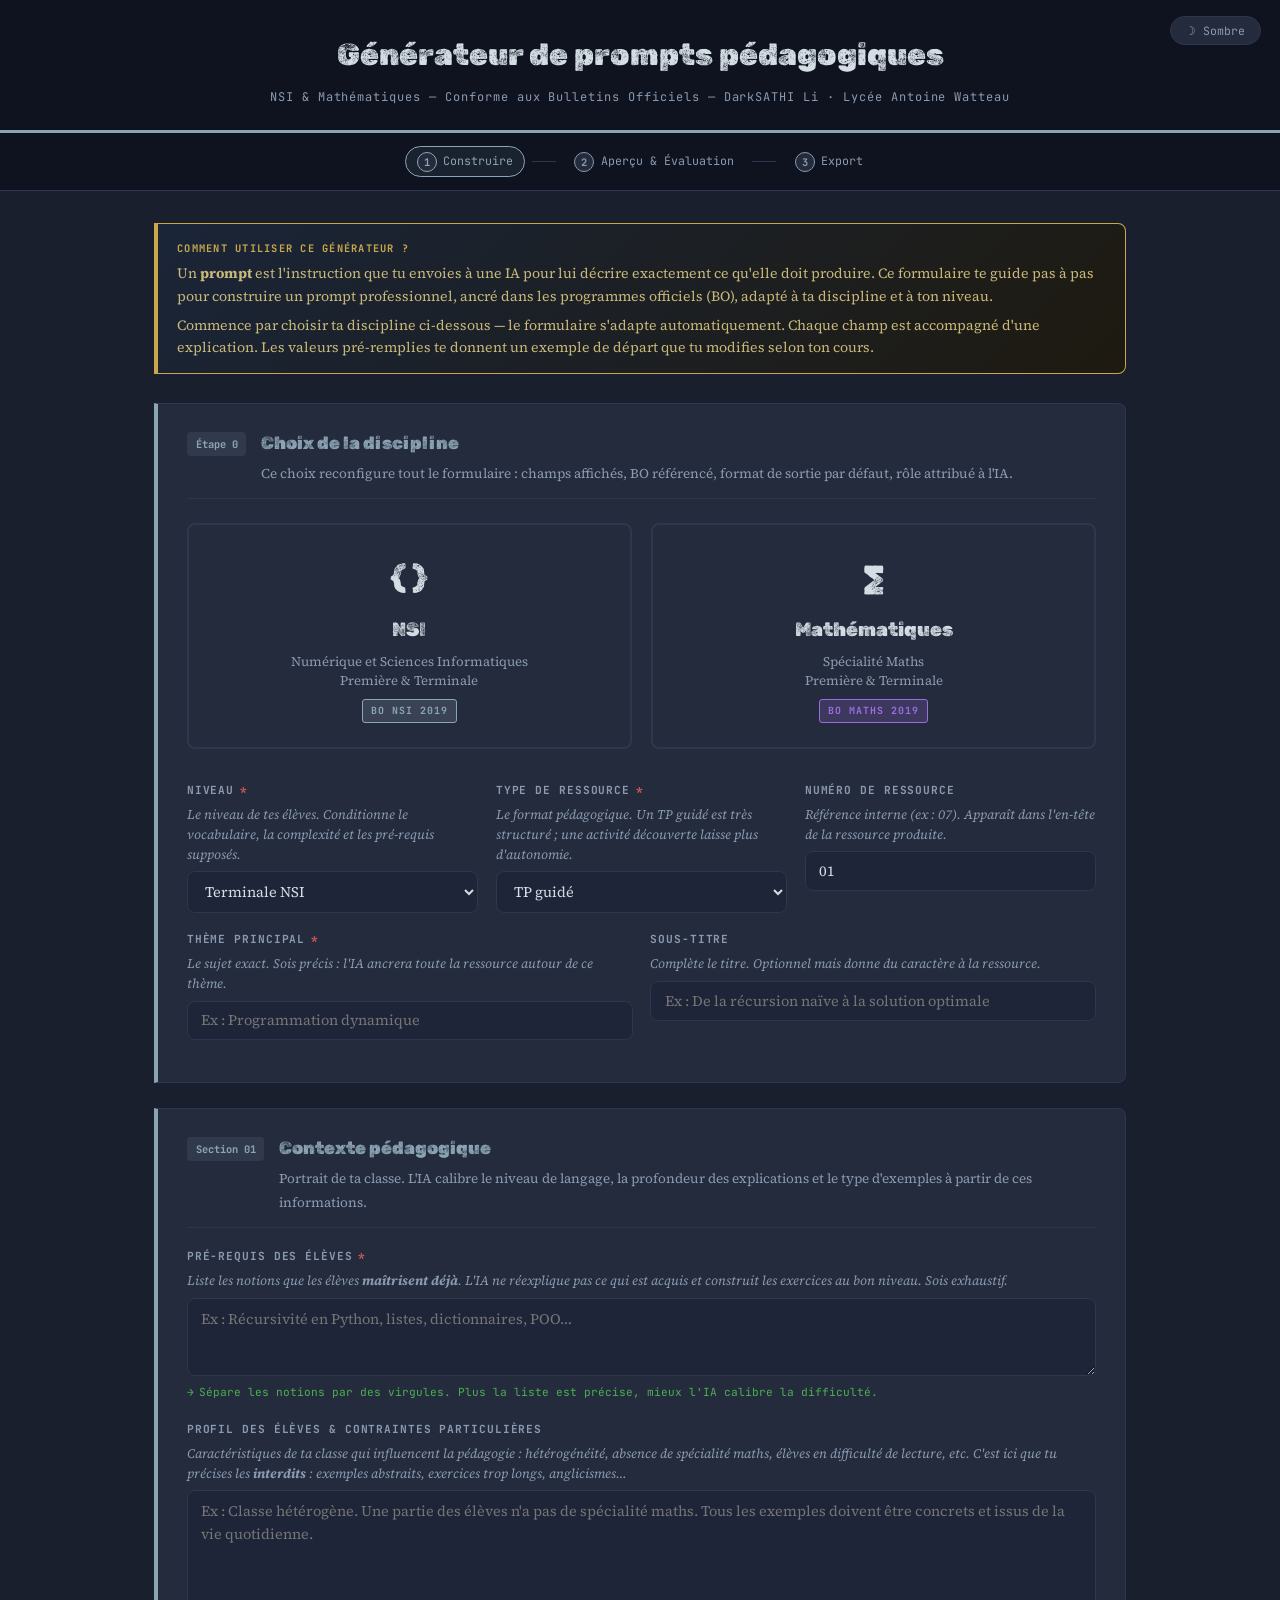
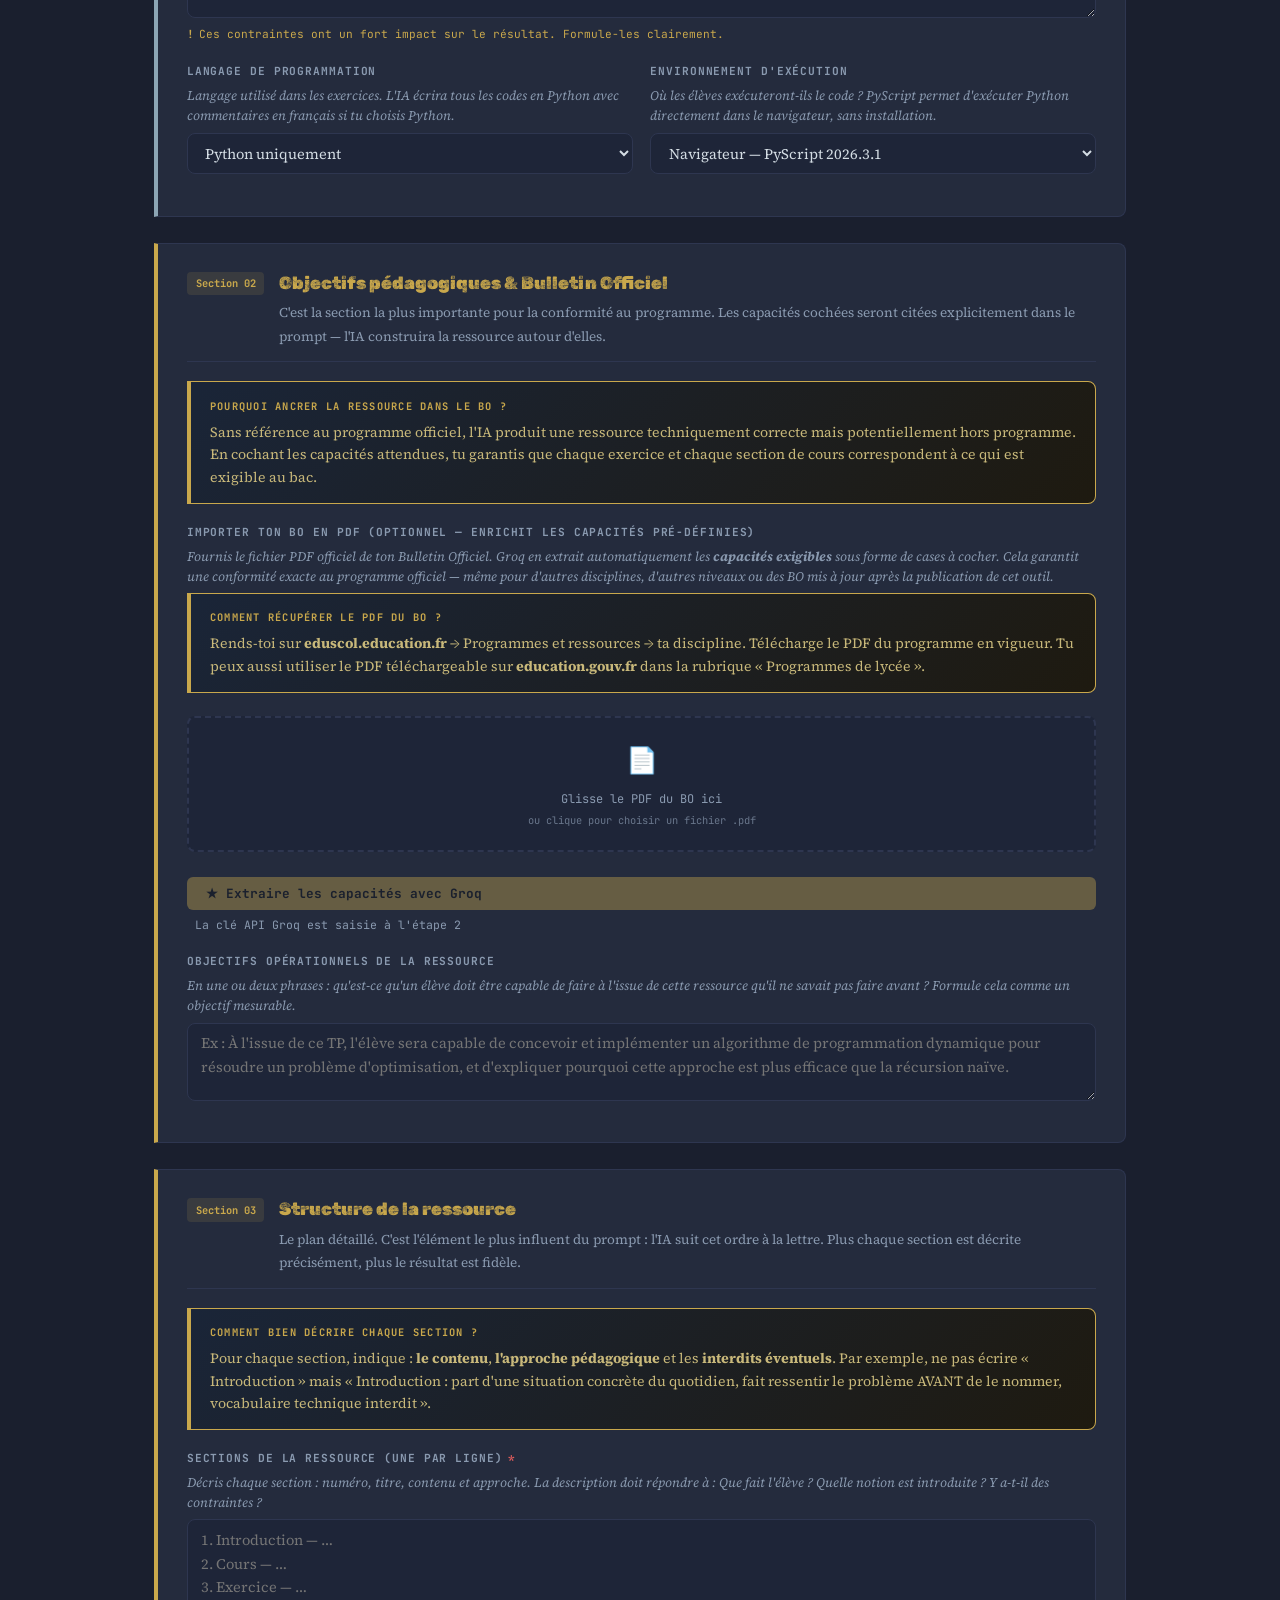
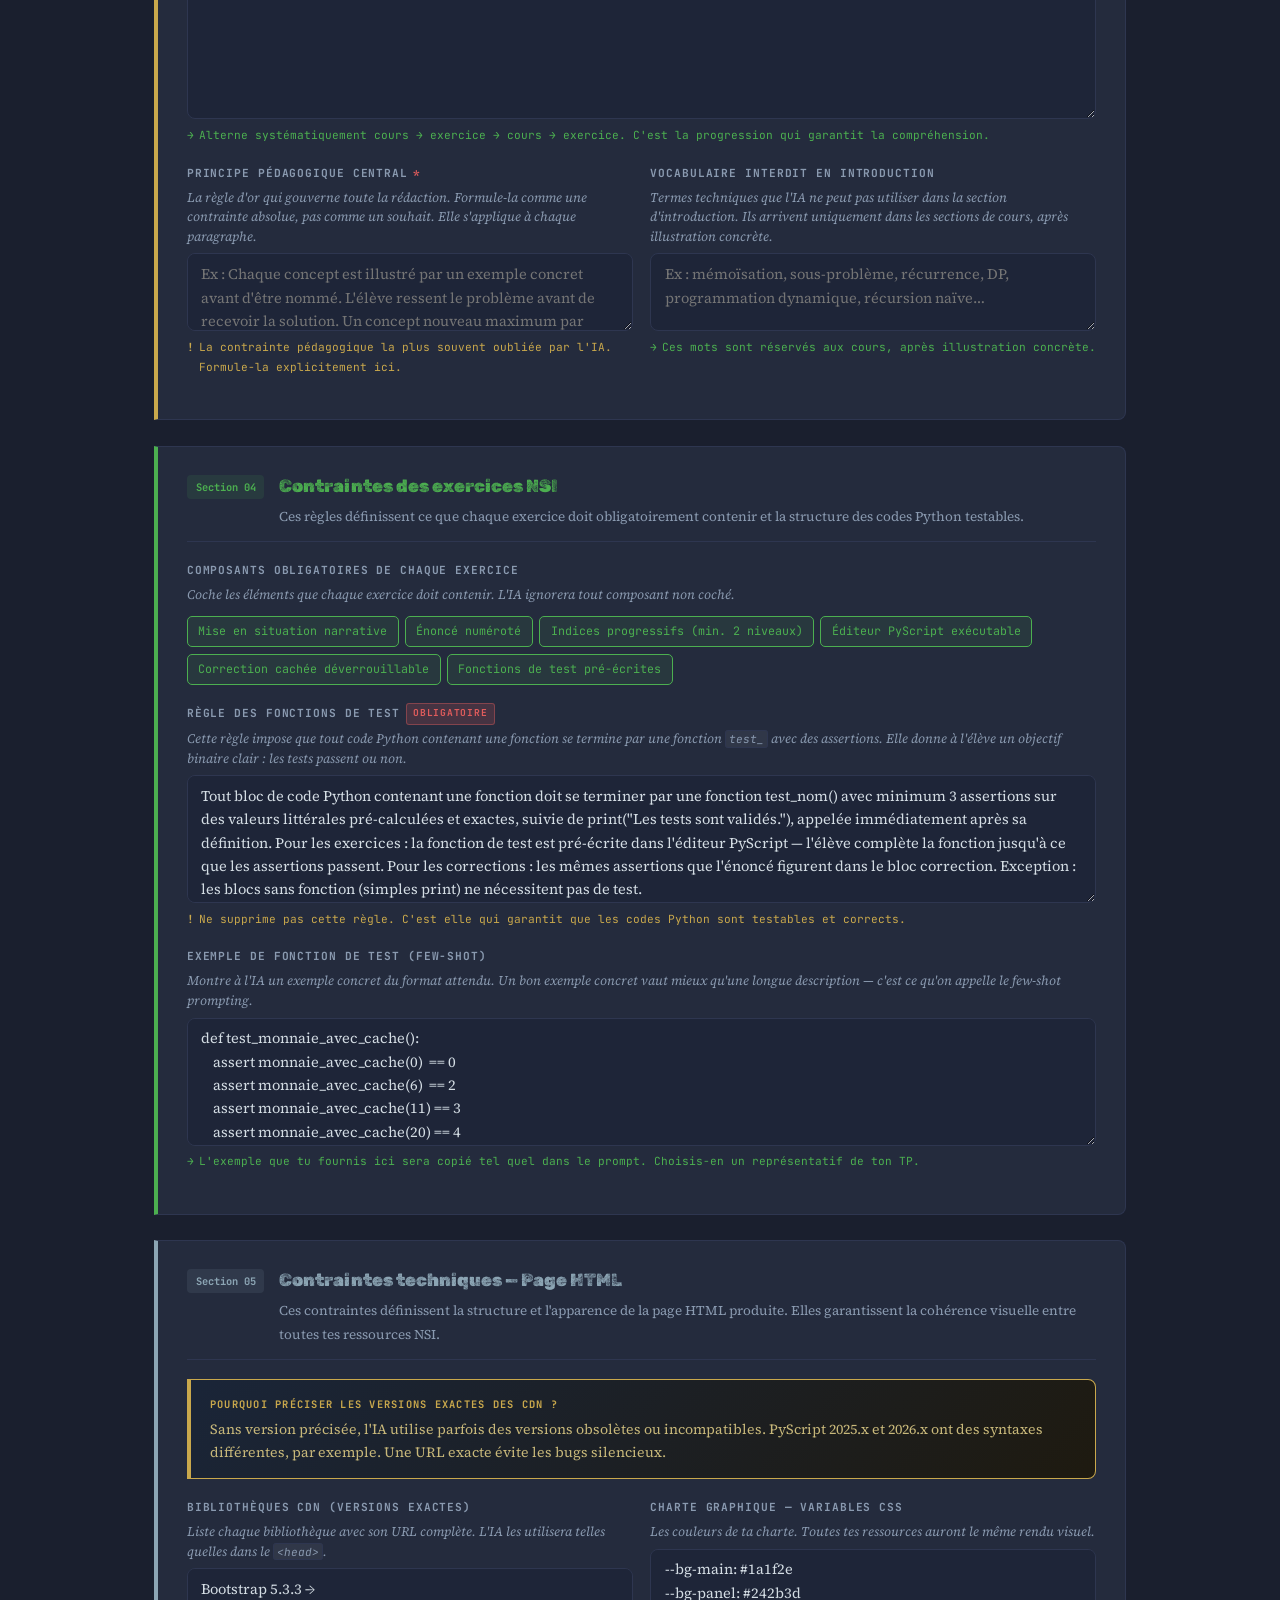
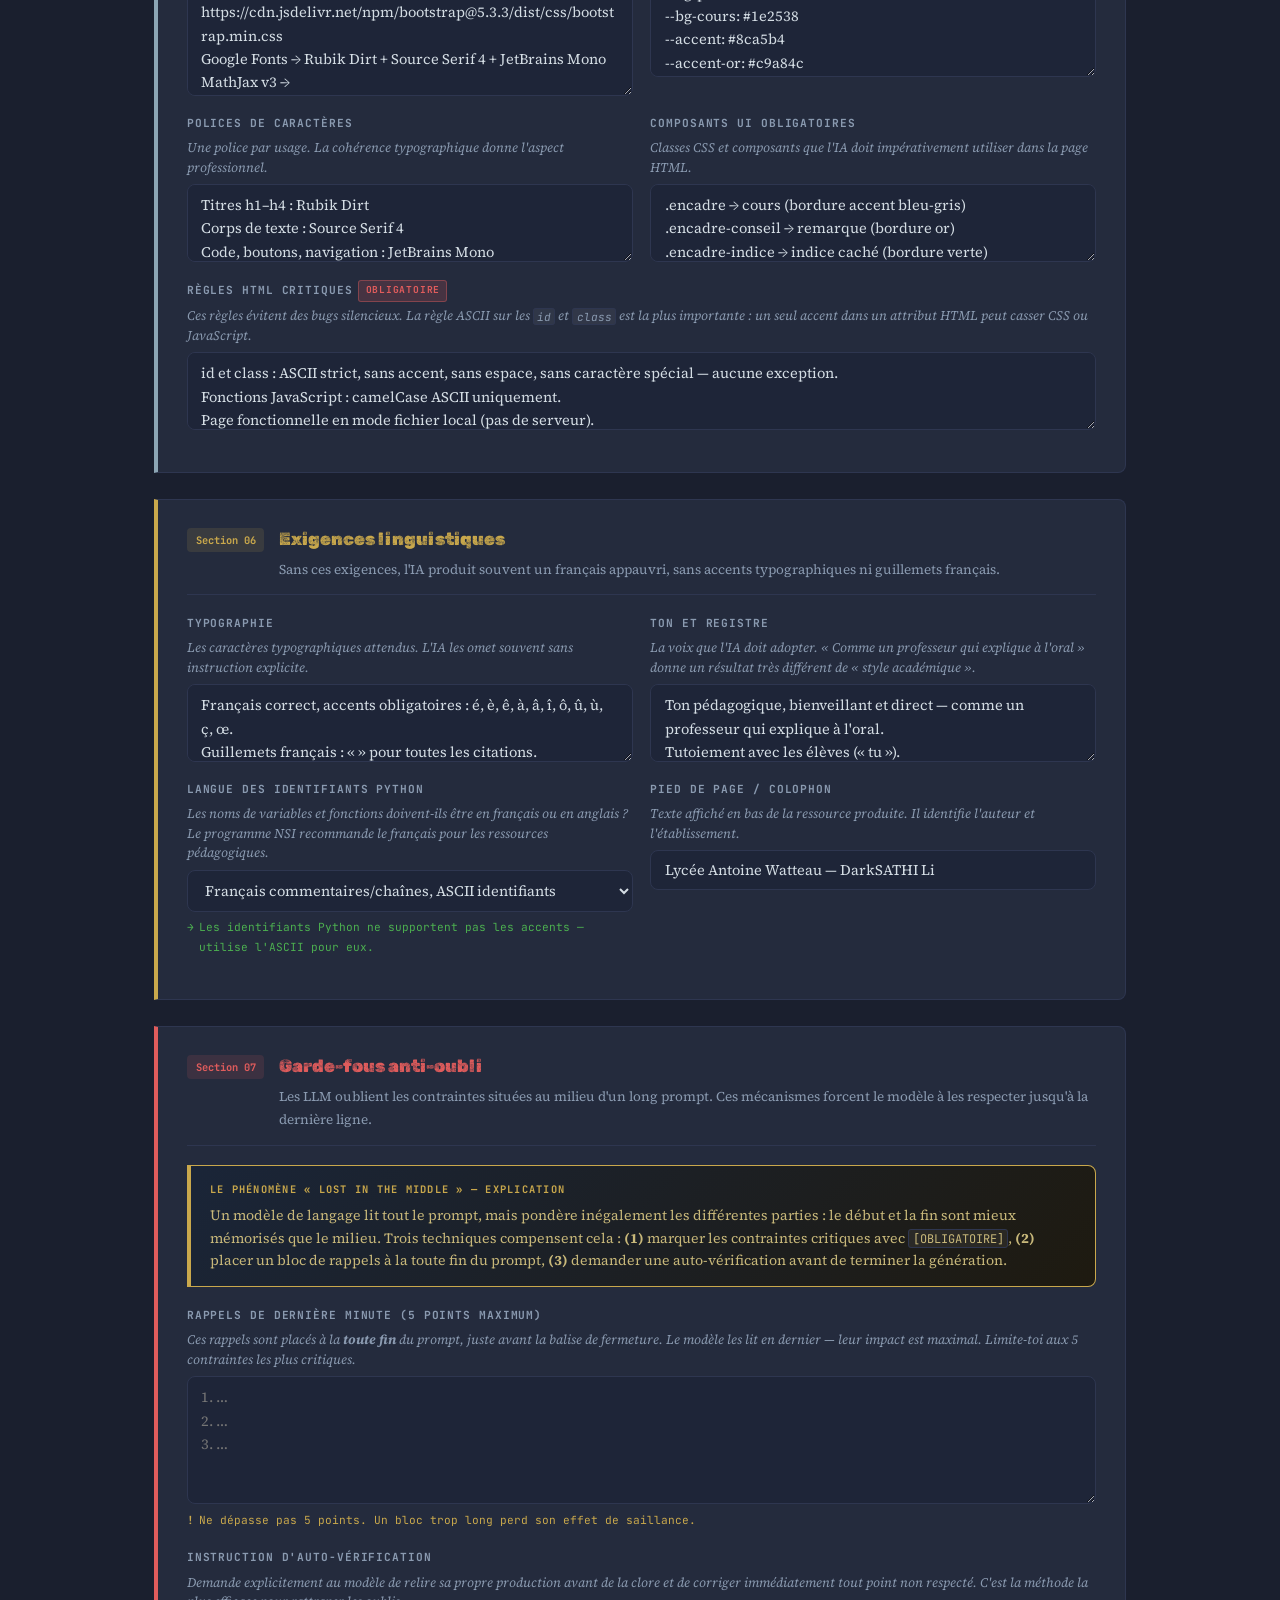
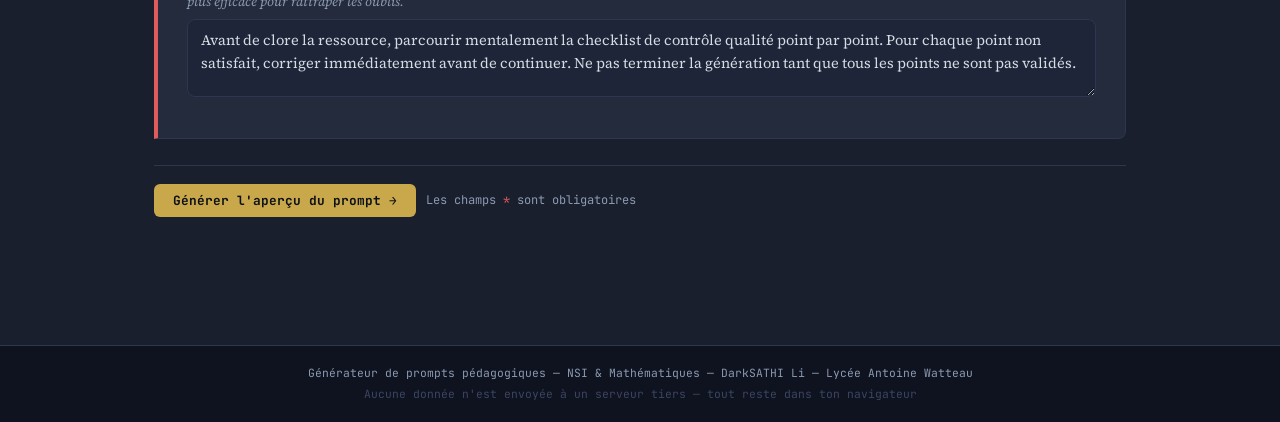
==== generateur-prompts-nsi-maths.html @ f87c04da "Add files via upload" ====
<!DOCTYPE html>
<html lang="fr">
<head>
<meta charset="UTF-8">
<meta name="viewport" content="width=device-width, initial-scale=1.0">
<title>Générateur de prompts pédagogiques — NSI &amp; Mathématiques</title>
<link href="https://fonts.googleapis.com/css2?family=Rubik+Dirt&family=Source+Serif+4:ital,opsz,wght@0,8..60,300;0,8..60,400;0,8..60,600;1,8..60,400&family=JetBrains+Mono:wght@400;500;700&display=swap" rel="stylesheet">
<style>
/* ============================================================
   VARIABLES — THÈME SOMBRE (défaut)
   ============================================================ */
:root {
  --bg:        #1a1f2e;
  --bg-panel:  #242b3d;
  --bg-deep:   #0f1320;
  --bg-field:  #1e2538;
  --border:    #2e3650;
  --radius:    8px;

  --bleu:      #8ca5b4;
  --or:        #c9a84c;
  --vert:      #4caf50;
  --rouge:     #e05c5c;
  --violet:    #9c6de0;

  --t-main:    #d4dde4;
  --t-muted:   #8a9ab0;
  --t-or:      #c8b87a;

  --disc-nsi:  #8ca5b4;
  --disc-math: #9c6de0;

  --encart-bg: linear-gradient(135deg,#1a2538 0%,#1e1a10 100%);
  --encart-txt:#c8b87a;
  --code-bg:   #0d1117;
  --code-txt:  #c9d1d9;
}

/* ============================================================
   THÈME CLAIR — CONFORT ÉCRAN
   ============================================================ */
body.light {
  --bg:        #f7f9fc;
  --bg-panel:  #eef1f7;
  --bg-deep:   #e4e9f2;
  --bg-field:  #ffffff;
  --border:    #c8d3e0;

  --bleu:      #3a7ca5;
  --or:        #a07820;
  --vert:      #2e8b57;
  --rouge:     #c0392b;
  --violet:    #7c4dbd;

  --t-main:    #2c3548;
  --t-muted:   #5a6780;
  --t-or:      #7a5a10;

  --disc-nsi:  #3a7ca5;
  --disc-math: #7c4dbd;

  --encart-bg: linear-gradient(135deg,#fefae8 0%,#fdf6e3 100%);
  --encart-txt:#6b4e10;
  --code-bg:   #f0f4f8;
  --code-txt:  #2c3548;
}

*, *::before, *::after { box-sizing: border-box; margin: 0; padding: 0; }
html { scroll-behavior: smooth; }

body {
  background: var(--bg);
  color: var(--t-main);
  font-family: 'Source Serif 4', Georgia, serif;
  font-size: 1rem;
  line-height: 1.75;
  min-height: 100vh;
}

h1, h2, h3{
    font-weight: lighter;
}

/* ============================================================
   HEADER
   ============================================================ */
.app-header {
  background: var(--bg-deep);
  border-bottom: 3px solid var(--bleu);
  padding: 1.8rem 2rem 1.4rem;
  text-align: center;
  position: relative;
}

.app-header h1 {
  font-family: 'Rubik Dirt', cursive;
  font-size: 1.9rem;
  color: var(--t-main);
  margin-bottom: .3rem;
}

.app-header .sous-titre {
  font-family: 'JetBrains Mono', monospace;
  font-size: .75rem;
  color: var(--t-muted);
  letter-spacing: .08em;
}

/* ============================================================
   STEPPER
   ============================================================ */
.stepper {
  background: var(--bg-deep);
  border-bottom: 1px solid var(--border);
  display: flex;
  justify-content: center;
  align-items: center;
  padding: .8rem 1.5rem;
  gap: .3rem;
  flex-wrap: wrap;
}

.step {
  display: flex;
  align-items: center;
  gap: .4rem;
  font-family: 'JetBrains Mono', monospace;
  font-size: .73rem;
  color: var(--t-muted);
  padding: .28rem .7rem;
  border-radius: 20px;
  border: 1px solid transparent;
  transition: all .25s;
}

.step.active  { color: var(--bleu); background: rgba(140,165,180,.1); border-color: var(--bleu); }
.step.done    { color: var(--vert); }
.step.active.disc-math  { color: var(--violet); background: rgba(156,109,224,.1); border-color: var(--violet); }

.step-n {
  width: 20px; height: 20px; border-radius: 50%;
  background: var(--bg-panel); border: 1px solid currentColor;
  display: flex; align-items: center; justify-content: center;
  font-size: .65rem; font-weight: 700; flex-shrink: 0;
}

.step-sep { width: 24px; height: 1px; background: var(--border); margin: 0 .1rem; }

/* ============================================================
   LAYOUT
   ============================================================ */
.wrap { max-width: 1020px; margin: 0 auto; padding: 2rem 1.5rem 5rem; }
.page { display: none; }
.page.active { display: block; }

/* ============================================================
   SÉLECTEUR DE DISCIPLINE
   ============================================================ */
.disc-selector {
  display: grid;
  grid-template-columns: 1fr 1fr;
  gap: 1.2rem;
  margin: 1.5rem 0 2rem;
}

.disc-card {
  background: var(--bg-panel);
  border: 2px solid var(--border);
  border-radius: var(--radius);
  padding: 1.5rem 1.8rem;
  cursor: pointer;
  transition: all .25s;
  text-align: center;
  user-select: none;
}

.disc-card:hover { border-color: var(--t-muted); }
.disc-card.selected-nsi   { border-color: var(--disc-nsi);  background: rgba(140,165,180,.07); }
.disc-card.selected-math  { border-color: var(--disc-math); background: rgba(156,109,224,.07); }

.disc-card .disc-icon {
  font-family: 'Rubik Dirt', cursive;
  font-size: 2rem;
  display: block;
  margin-bottom: .5rem;
}

.disc-card.selected-nsi  .disc-icon { color: var(--disc-nsi); }
.disc-card.selected-math .disc-icon { color: var(--disc-math); }

.disc-card h3 {
  font-family: 'Rubik Dirt', cursive;
  font-size: 1.2rem;
  color: var(--t-main);
  margin-bottom: .3rem;
}

.disc-card p {
  font-size: .82rem;
  color: var(--t-muted);
  margin: 0;
  line-height: 1.5;
}

.disc-badge {
  display: inline-block;
  font-family: 'JetBrains Mono', monospace;
  font-size: .62rem;
  font-weight: 700;
  text-transform: uppercase;
  letter-spacing: .1em;
  padding: .15rem .5rem;
  border-radius: 3px;
  margin-top: .5rem;
}

.disc-badge-nsi  { background: rgba(140,165,180,.2); color: var(--disc-nsi);  border: 1px solid var(--disc-nsi); }
.disc-badge-math { background: rgba(156,109,224,.2); color: var(--disc-math); border: 1px solid var(--disc-math); }

/* ============================================================
   SECTIONS DU FORMULAIRE
   ============================================================ */
.fsec {
  background: var(--bg-panel);
  border: 1px solid var(--border);
  border-left: 4px solid var(--bleu);
  border-radius: 0 var(--radius) var(--radius) 0;
  padding: 1.5rem 1.8rem;
  margin-bottom: 1.6rem;
}

.fsec.s-or     { border-left-color: var(--or); }
.fsec.s-vert   { border-left-color: var(--vert); }
.fsec.s-rouge  { border-left-color: var(--rouge); }
.fsec.s-violet { border-left-color: var(--violet); }

.fsec-head {
  display: flex;
  align-items: flex-start;
  gap: .9rem;
  padding-bottom: .8rem;
  border-bottom: 1px solid var(--border);
  margin-bottom: 1.2rem;
}

.fsec-badge {
  font-family: 'JetBrains Mono', monospace;
  font-size: .65rem;
  font-weight: 700;
  padding: .18rem .55rem;
  border-radius: 4px;
  white-space: nowrap;
  flex-shrink: 0;
  margin-top: .25rem;
  background: rgba(140,165,180,.12);
  color: var(--bleu);
}

.fsec.s-or .fsec-badge    { background: rgba(201,168,76,.12); color: var(--or); }
.fsec.s-vert .fsec-badge  { background: rgba(76,175,80,.12);  color: var(--vert); }
.fsec.s-rouge .fsec-badge { background: rgba(224,92,92,.12);  color: var(--rouge); }
.fsec.s-violet .fsec-badge{ background: rgba(156,109,224,.12);color: var(--violet); }

.fsec-titre h2 {
  font-family: 'Rubik Dirt', cursive;
  font-size: 1.1rem;
  color: var(--bleu);
  margin-bottom: .2rem;
}

.fsec.s-or .fsec-titre h2     { color: var(--or); }
.fsec.s-vert .fsec-titre h2   { color: var(--vert); }
.fsec.s-rouge .fsec-titre h2  { color: var(--rouge); }
.fsec.s-violet .fsec-titre h2 { color: var(--violet); }

.fsec-desc { font-size: .84rem; color: var(--t-muted); margin: 0; }

/* ============================================================
   ENCART PÉDAGOGIQUE
   ============================================================ */
.encart {
  background: var(--encart-bg);
  border: 1px solid var(--or);
  border-left: 4px solid var(--or);
  border-radius: 0 var(--radius) var(--radius) 0;
  padding: .9rem 1.2rem;
  margin: 0 0 1.2rem;
}

.encart-titre {
  font-family: 'JetBrains Mono', monospace;
  font-size: .65rem;
  text-transform: uppercase;
  letter-spacing: .12em;
  color: var(--or);
  font-weight: 700;
  display: block;
  margin-bottom: .35rem;
}

.encart p { font-size: .88rem; color: var(--encart-txt); margin: 0; line-height: 1.6; }
.encart p + p { margin-top: .4rem; }

/* ============================================================
   CHAMPS
   ============================================================ */
.frow { display: grid; gap: 1.1rem; margin-bottom: 1.1rem; }
.frow.c2 { grid-template-columns: 1fr 1fr; }
.frow.c3 { grid-template-columns: 1fr 1fr 1fr; }

@media (max-width: 680px) {
  .frow.c2, .frow.c3 { grid-template-columns: 1fr; }
  .disc-selector { grid-template-columns: 1fr; }
}

.field { display: flex; flex-direction: column; gap: .28rem; }

.field > label {
  font-family: 'JetBrains Mono', monospace;
  font-size: .7rem;
  font-weight: 700;
  text-transform: uppercase;
  letter-spacing: .08em;
  color: var(--t-muted);
  display: flex;
  align-items: center;
  gap: .35rem;
  flex-wrap: wrap;
}

.req { color: var(--rouge); }

.expl {
  font-size: .82rem;
  color: var(--t-muted);
  font-style: italic;
  line-height: 1.5;
  margin-bottom: .15rem;
}

input[type="text"],
input[type="password"],
select,
textarea {
  background: var(--bg-field);
  border: 1px solid var(--border);
  border-radius: var(--radius);
  color: var(--t-main);
  font-family: 'Source Serif 4', serif;
  font-size: .91rem;
  padding: .55rem .85rem;
  width: 100%;
  transition: border-color .18s, box-shadow .18s;
  resize: vertical;
}

input[type="text"]:focus,
input[type="password"]:focus,
select:focus,
textarea:focus {
  outline: none;
  border-color: var(--bleu);
  box-shadow: 0 0 0 3px rgba(140,165,180,.1);
}

input[type="password"] {
  font-family: 'JetBrains Mono', monospace;
  font-size: .84rem;
  letter-spacing: .05em;
}

select { cursor: pointer; }
select option { background: var(--bg-panel); }
textarea       { min-height: 78px; line-height: 1.6; }
textarea.tall  { min-height: 128px; }
textarea.xtall { min-height: 200px; }

.note-verte { font-family: 'JetBrains Mono',monospace; font-size:.7rem; color:var(--vert); margin-top:.15rem; display:flex; align-items:flex-start; gap:.3rem; }
.note-verte::before { content:'→'; flex-shrink:0; }
.note-or    { font-family: 'JetBrains Mono',monospace; font-size:.7rem; color:var(--or);   margin-top:.15rem; display:flex; align-items:flex-start; gap:.3rem; }
.note-or::before    { content:'!'; flex-shrink:0; font-weight:700; }

/* ============================================================
   TAGS (checkboxes stylisées)
   ============================================================ */
.tags { display: flex; flex-wrap: wrap; gap: .4rem; margin-top: .25rem; }

.tag {
  font-family: 'JetBrains Mono', monospace;
  font-size: .73rem;
  background: var(--bg-field);
  border: 1px solid var(--border);
  border-radius: 5px;
  padding: .28rem .65rem;
  cursor: pointer;
  user-select: none;
  transition: all .16s;
  color: var(--t-muted);
  display: flex;
  align-items: center;
  gap: .3rem;
}

.tag input[type="checkbox"] { display: none; }
.tag:has(input:checked) { border-color: var(--vert); background: rgba(76,175,80,.1); color: var(--vert); }

/* BO tags — couleur selon discipline */
.tag.bo-tag:has(input:checked) { border-color: var(--bleu); background: rgba(140,165,180,.1); color: var(--bleu); }
.disc-math .tag.bo-tag:has(input:checked) { border-color: var(--violet); background: rgba(156,109,224,.1); color: var(--violet); }

/* ============================================================
   BADGE OBLIGATOIRE
   ============================================================ */
.oblig {
  font-family: 'JetBrains Mono', monospace;
  font-size: .6rem;
  font-weight: 700;
  text-transform: uppercase;
  letter-spacing: .08em;
  background: rgba(224,92,92,.18);
  color: var(--rouge);
  border: 1px solid rgba(224,92,92,.4);
  border-radius: 3px;
  padding: .1rem .4rem;
}

/* ============================================================
   BOUTONS
   ============================================================ */
.btn, .btn-or, .btn-vert, .btn-rouge, .btn-violet, .btn-ghost {
  font-family: 'JetBrains Mono', monospace;
  font-size: .8rem;
  font-weight: 700;
  border: none;
  border-radius: 6px;
  padding: .5rem 1.2rem;
  cursor: pointer;
  transition: opacity .18s, transform .1s;
  display: inline-flex;
  align-items: center;
  gap: .35rem;
}

.btn        { background: var(--bleu);   color: #0d1117; }
.btn-or     { background: var(--or);     color: #0d1117; }
.btn-vert   { background: var(--vert);   color: #0d1117; }
.btn-rouge  { background: var(--rouge);  color: #fff; }
.btn-violet { background: var(--violet); color: #fff; }
.btn-ghost  { background: transparent; color: var(--t-muted); border: 1px solid var(--border); }

.btn:hover, .btn-or:hover, .btn-vert:hover,
.btn-rouge:hover, .btn-violet:hover { opacity: .83; transform: translateY(-1px); }
.btn-ghost:hover { border-color: var(--bleu); color: var(--t-main); }
.btn:disabled, .btn-or:disabled, .btn-vert:disabled { opacity: .4; cursor: not-allowed; transform: none; }

.btn-row {
  display: flex;
  gap: .6rem;
  flex-wrap: wrap;
  align-items: center;
  margin-top: 1.6rem;
  padding-top: 1.1rem;
  border-top: 1px solid var(--border);
}

/* ============================================================
   PAGE 2 — APERÇU
   ============================================================ */
.apercu {
  background: var(--code-bg);
  border: 1px solid var(--border);
  border-radius: var(--radius);
  padding: 1.2rem 1.5rem;
  font-family: 'JetBrains Mono', monospace;
  font-size: .78rem;
  color: var(--code-txt);
  line-height: 1.75;
  white-space: pre-wrap;
  word-break: break-word;
  max-height: 460px;
  overflow-y: auto;
  margin: .8rem 0;
}

.apercu::-webkit-scrollbar { width: 5px; }
.apercu::-webkit-scrollbar-track { background: var(--code-bg); }
.apercu::-webkit-scrollbar-thumb { background: var(--border); border-radius: 3px; }

.stats { display: flex; gap: .7rem; flex-wrap: wrap; margin: .5rem 0 1rem; }

.stat {
  background: var(--bg-deep);
  border: 1px solid var(--border);
  border-radius: 6px;
  padding: .4rem .85rem;
  font-family: 'JetBrains Mono', monospace;
}

.stat-v { font-size: 1.2rem; font-weight: 700; color: var(--bleu); display: block; line-height: 1; }
.stat-l { font-size: .63rem; color: var(--t-muted); text-transform: uppercase; letter-spacing: .07em; }

/* Zone API */
.api-zone {
  background: var(--bg-deep);
  border: 1px solid var(--border);
  border-radius: var(--radius);
  padding: 1.1rem 1.4rem;
  margin: 1.1rem 0;
}

.api-zone h3 {
  font-family: 'JetBrains Mono', monospace;
  font-size: .78rem;
  color: var(--t-muted);
  font-weight: 700;
  text-transform: uppercase;
  letter-spacing: .08em;
  margin-bottom: .7rem;
}

.api-row { display: flex; gap: .7rem; align-items: flex-end; flex-wrap: wrap; }
.api-row .field { flex: 1; min-width: 240px; }

.api-st {
  font-family: 'JetBrains Mono', monospace;
  font-size: .72rem;
  padding: .28rem .65rem;
  border-radius: 4px;
  white-space: nowrap;
  align-self: flex-end;
}

.api-st.ok   { background: rgba(76,175,80,.13); color: var(--vert); border: 1px solid var(--vert); }
.api-st.ko   { background: rgba(224,92,92,.13); color: var(--rouge); border: 1px solid var(--rouge); }
.api-st.idle { background: rgba(140,165,180,.08); color: var(--t-muted); border: 1px solid var(--border); }

/* Résultats éval */
.eval-crit {
  background: var(--bg-panel);
  border: 1px solid var(--border);
  border-radius: var(--radius);
  padding: .85rem 1.1rem;
  margin-bottom: .55rem;
  display: flex;
  gap: .85rem;
  align-items: flex-start;
}

.eval-note {
  font-family: 'JetBrains Mono', monospace;
  font-size: 1.3rem;
  font-weight: 700;
  min-width: 38px;
  text-align: center;
  flex-shrink: 0;
  line-height: 1.1;
}

.eval-note.n5{color:var(--vert)}.eval-note.n4{color:#9ccc65}
.eval-note.n3{color:var(--or)}.eval-note.n2{color:#ff8a65}.eval-note.n1{color:var(--rouge)}

.eval-corps h4 { font-family:'JetBrains Mono',monospace; font-size:.78rem; font-weight:700; color:var(--t-main); margin-bottom:.2rem; }
.eval-corps p  { font-size:.86rem; color:var(--t-muted); margin:0; }

.eval-global {
  background: var(--bg-field);
  border: 2px solid var(--or);
  border-radius: var(--radius);
  padding: 1rem 1.3rem;
  margin-top: .9rem;
  display: flex;
  align-items: center;
  gap: 1.1rem;
  flex-wrap: wrap;
}

.eval-global-n { font-family:'Rubik Dirt',cursive; font-size:2.6rem; color:var(--or); line-height:1; white-space:nowrap; }
.eval-global-t { font-size:.9rem; color:var(--t-muted); }

.eval-sugg {
  background: rgba(201,168,76,.07);
  border: 1px solid rgba(201,168,76,.22);
  border-radius: var(--radius);
  padding: .9rem 1.2rem;
  margin-top: .9rem;
}

.eval-sugg h4 { font-family:'JetBrains Mono',monospace; font-size:.7rem; color:var(--or); text-transform:uppercase; letter-spacing:.1em; margin-bottom:.5rem; font-weight:700; }
.eval-sugg ul { padding-left:1.1rem; font-size:.88rem; color:var(--t-muted); }
.eval-sugg li { margin-bottom:.28rem; }

/* ============================================================
   PAGE 3 — EXPORT
   ============================================================ */
.export-bloc {
  background: var(--bg-panel);
  border: 1px solid var(--border);
  border-radius: var(--radius);
  padding: 1.4rem 1.7rem;
  margin-bottom: 1.1rem;
}

.export-bloc h3 { font-family:'Rubik Dirt',cursive; font-size:1.05rem; color:var(--bleu); margin-bottom:.7rem; }
.export-info    { font-size:.88rem; color:var(--t-muted); margin-bottom:.9rem; }

/* Checklist qualité */
.cq-volet-titre {
  font-family: 'JetBrains Mono', monospace;
  font-size: .68rem;
  text-transform: uppercase;
  letter-spacing: .12em;
  font-weight: 700;
  padding: .3rem 0 .4rem;
  margin-top: .8rem;
}

.cq-list { list-style: none; padding: 0; margin: 0; }

.cq-list li {
  font-family: 'JetBrains Mono', monospace;
  font-size: .79rem;
  padding: .32rem 0;
  border-bottom: 1px solid rgba(46,54,80,.5);
  display: flex;
  align-items: flex-start;
  gap: .5rem;
  color: var(--t-muted);
  line-height: 1.5;
}

.ck-ok   { color: var(--vert);  font-weight: 700; flex-shrink:0; }
.ck-ko   { color: var(--rouge); font-weight: 700; flex-shrink:0; }
.ck-warn { color: var(--or);    font-weight: 700; flex-shrink:0; }

.cq-conseil { font-size:.68rem; color:var(--t-muted); margin-left:.2rem; opacity:.8; }

.score-bloc {
  background: var(--bg-field);
  border: 2px solid var(--or);
  border-radius: var(--radius);
  padding: .9rem 1.3rem;
  margin-bottom: 1rem;
  display: flex;
  align-items: center;
  gap: 1rem;
  flex-wrap: wrap;
}

.score-n { font-family:'Rubik Dirt',cursive; font-size:2.4rem; line-height:1; white-space:nowrap; }
.score-label { font-family:'JetBrains Mono',monospace; font-size:.8rem; color:var(--t-main); font-weight:700; }
.score-detail{ font-size:.83rem; color:var(--t-muted); margin-top:.15rem; }

/* ============================================================
   MESSAGES
   ============================================================ */
.msg-err, .msg-ok { display:none; border-radius:var(--radius); padding:.75rem 1rem; font-size:.86rem; margin:.7rem 0; }
.msg-err { background:rgba(224,92,92,.1); border:1px solid rgba(224,92,92,.35); color:#f5a0a0; }
.msg-ok  { background:rgba(76,175,80,.1);  border:1px solid rgba(76,175,80,.35);  color:#a5d6a7; }
.msg-err.visible, .msg-ok.visible { display:block; }

/* ============================================================
   LOADING
   ============================================================ */
.loader {
  display: none;
  position: fixed; inset: 0;
  background: rgba(15,19,32,.88);
  z-index: 999;
  flex-direction: column;
  align-items: center;
  justify-content: center;
  gap: 1rem;
}

.loader.on { display: flex; }

.spinner {
  width: 48px; height: 48px;
  border: 3px solid var(--border);
  border-top-color: var(--bleu);
  border-radius: 50%;
  animation: spin 1s linear infinite;
}

@keyframes spin { to { transform: rotate(360deg); } }

.loader-msg {
  font-family: 'JetBrains Mono', monospace;
  font-size: .83rem;
  color: var(--t-muted);
  animation: pulse 1.8s ease-in-out infinite;
}

@keyframes pulse { 0%,100%{opacity:.4} 50%{opacity:1} }

/* ============================================================
   FOOTER
   ============================================================ */
footer {
  background: var(--bg-deep);
  border-top: 1px solid var(--border);
  text-align: center;
  padding: 1.1rem;
  font-family: 'JetBrains Mono', monospace;
  font-size: .71rem;
  color: var(--t-muted);
  margin-top: 3rem;
  line-height: 1.8;
}

/* ============================================================
   BOUTON TOGGLE THÈME
   ============================================================ */
.theme-toggle {
  position: fixed;
  top: 1rem;
  right: 1.2rem;
  z-index: 1100;
  background: var(--bg-panel);
  border: 1px solid var(--border);
  border-radius: 30px;
  padding: .38rem .9rem;
  font-family: 'JetBrains Mono', monospace;
  font-size: .72rem;
  color: var(--t-muted);
  cursor: pointer;
  display: flex;
  align-items: center;
  gap: .4rem;
  transition: all .2s;
  user-select: none;
}

.theme-toggle:hover {
  border-color: var(--bleu);
  color: var(--bleu);
}

.theme-toggle .icon-dark  { display: block; }
.theme-toggle .icon-light { display: none; }
body.light .theme-toggle .icon-dark  { display: none; }
body.light .theme-toggle .icon-light { display: block; }

/* Correction boutons en mode clair (texte noir sur fond coloré) */
body.light .btn        { color: #ffffff; }
body.light .btn-or     { color: #ffffff; }
body.light .btn-vert   { color: #ffffff; }
body.light .btn-rouge  { color: #ffffff; }
body.light .btn-violet { color: #ffffff; }

/* Loader en mode clair */
body.light .loader { background: rgba(240,244,248,.9); }
body.light .spinner { border-color: var(--border); border-top-color: var(--bleu); }

/* Code inline en mode clair */
body.light code {
  background: rgba(0,0,0,.06);
  border-color: var(--border);
  color: var(--rouge);
}

/* ============================================================
   SECTION BO UPLOAD
   ============================================================ */
.bo-upload-zone {
  border: 2px dashed var(--border);
  border-radius: var(--radius);
  padding: 1.2rem 1.4rem;
  text-align: center;
  cursor: pointer;
  transition: border-color .2s, background .2s;
  margin: .5rem 0;
  background: var(--bg-field);
}

.bo-upload-zone:hover,
.bo-upload-zone.dragover {
  border-color: var(--bleu);
  background: rgba(140,165,180,.05);
}

.bo-upload-zone .upload-icon {
  font-size: 1.6rem;
  margin-bottom: .4rem;
  display: block;
}

.bo-upload-zone p {
  font-family: 'JetBrains Mono', monospace;
  font-size: .75rem;
  color: var(--t-muted);
  margin: 0;
}

.bo-upload-zone input[type="file"] { display: none; }

.bo-status {
  font-family: 'JetBrains Mono', monospace;
  font-size: .75rem;
  padding: .3rem .7rem;
  border-radius: 4px;
  margin-top: .5rem;
  display: none;
}

.bo-status.visible { display: inline-block; }
.bo-status.ok   { background: rgba(76,175,80,.12);  color: var(--vert); border: 1px solid var(--vert); }
.bo-status.err  { background: rgba(224,92,92,.12);  color: var(--rouge); border: 1px solid var(--rouge); }
.bo-status.load { background: rgba(140,165,180,.1); color: var(--t-muted); border: 1px solid var(--border); }

.caps-extraites {
  background: var(--bg-deep);
  border: 1px solid var(--border);
  border-radius: var(--radius);
  padding: .8rem 1rem;
  margin-top: .8rem;
  display: none;
}

.caps-extraites.visible { display: block; }
.caps-extraites-titre {
  font-family: 'JetBrains Mono', monospace;
  font-size: .7rem;
  color: var(--bleu);
  text-transform: uppercase;
  letter-spacing: .1em;
  font-weight: 700;
  margin-bottom: .5rem;
}

/* ============================================================
   PROMPT ÉDITABLE
   ============================================================ */
.prompt-edit-zone {
  display: none;
  margin-top: .8rem;
}

.prompt-edit-zone.visible { display: block; }

.prompt-edit-zone textarea {
  min-height: 400px;
  font-family: 'JetBrains Mono', monospace;
  font-size: .78rem;
  background: var(--code-bg);
  color: var(--code-txt);
  line-height: 1.75;
}

/* ============================================================
   RAPPELS AUTO
   ============================================================ */
.rappels-auto {
  background: rgba(224,92,92,.06);
  border: 1px solid rgba(224,92,92,.3);
  border-radius: var(--radius);
  padding: .8rem 1rem;
  margin-top: .6rem;
  font-size: .83rem;
  color: var(--t-muted);
}

.rappels-auto-titre {
  font-family: 'JetBrains Mono', monospace;
  font-size: .68rem;
  color: var(--rouge);
  text-transform: uppercase;
  letter-spacing: .1em;
  font-weight: 700;
  margin-bottom: .4rem;
}

/* ============================================================
   UTILITAIRES
   ============================================================ */
.sep { border:none; border-top:1px solid var(--border); margin:1.3rem 0; }
.hidden { display:none !important; }
code { font-family:'JetBrains Mono',monospace; font-size:.85em; background:rgba(255,255,255,.06); border:1px solid var(--border); border-radius:3px; padding:.05em .3em; }
</style>
</head>
<body>

<div class="loader" id="loader">
  <div class="spinner"></div>
  <div class="loader-msg" id="loader-msg">Évaluation en cours…</div>
</div>

<!-- Bouton toggle thème -->
<button class="theme-toggle" id="theme-toggle" onclick="toggleTheme()" title="Basculer mode sombre / clair">
  <span class="icon-dark">☽ Sombre</span>
  <span class="icon-light">☀ Clair</span>
</button>

<header class="app-header">
  <h1>Générateur de prompts pédagogiques</h1>
  <div class="sous-titre">NSI &amp; Mathématiques &mdash; Conforme aux Bulletins Officiels &mdash; DarkSATHI Li &middot; Lycée Antoine Watteau</div>
</header>

<div class="stepper">
  <div class="step active" id="st1"><div class="step-n">1</div> Construire</div>
  <div class="step-sep"></div>
  <div class="step" id="st2"><div class="step-n">2</div> Aperçu &amp; Évaluation</div>
  <div class="step-sep"></div>
  <div class="step" id="st3"><div class="step-n">3</div> Export</div>
</div>

<div class="wrap">

<!-- ====================================================
     PAGE 1 — FORMULAIRE
     ==================================================== -->
<div class="page active" id="page1">

<div class="encart" style="margin-bottom:1.8rem;">
  <span class="encart-titre">Comment utiliser ce générateur ?</span>
  <p>Un <strong>prompt</strong> est l'instruction que tu envoies à une IA pour lui décrire exactement ce qu'elle doit produire. Ce formulaire te guide pas à pas pour construire un prompt professionnel, ancré dans les programmes officiels (BO), adapté à ta discipline et à ton niveau.</p>
  <p>Commence par choisir ta discipline ci-dessous — le formulaire s'adapte automatiquement. Chaque champ est accompagné d'une explication. Les valeurs pré-remplies te donnent un exemple de départ que tu modifies selon ton cours.</p>
</div>

<!-- === S0 : DISCIPLINE === -->
<div class="fsec">
  <div class="fsec-head">
    <div class="fsec-badge">Étape 0</div>
    <div class="fsec-titre">
      <h2>Choix de la discipline</h2>
      <p class="fsec-desc">Ce choix reconfigure tout le formulaire : champs affichés, BO référencé, format de sortie par défaut, rôle attribué à l'IA.</p>
    </div>
  </div>

  <div class="disc-selector">
    <div class="disc-card" id="card-nsi" onclick="choisirDisc('nsi')">
      <span class="disc-icon">{ }</span>
      <h3>NSI</h3>
      <p>Numérique et Sciences Informatiques<br>Première &amp; Terminale</p>
      <span class="disc-badge disc-badge-nsi">BO NSI 2019</span>
    </div>
    <div class="disc-card" id="card-math" onclick="choisirDisc('math')">
      <span class="disc-icon">∑</span>
      <h3>Mathématiques</h3>
      <p>Spécialité Maths<br>Première &amp; Terminale</p>
      <span class="disc-badge disc-badge-math">BO Maths 2019</span>
    </div>
  </div>

  <div class="frow c3">
    <div class="field">
      <label>Niveau <span class="req">*</span></label>
      <p class="expl">Le niveau de tes élèves. Conditionne le vocabulaire, la complexité et les pré-requis supposés.</p>
      <select id="niveau">
        <option value="Terminale NSI">Terminale NSI</option>
        <option value="Première NSI">Première NSI</option>
        <option value="Terminale Maths spécialité">Terminale Maths spécialité</option>
        <option value="Première Maths spécialité">Première Maths spécialité</option>
        <option value="Seconde — SNT">Seconde — SNT</option>
        <option value="BTS SIO">BTS SIO</option>
      </select>
    </div>
    <div class="field">
      <label>Type de ressource <span class="req">*</span></label>
      <p class="expl">Le format pédagogique. Un TP guidé est très structuré ; une activité découverte laisse plus d'autonomie.</p>
      <select id="type-res">
        <option value="TP guidé">TP guidé</option>
        <option value="Cours interactif">Cours interactif</option>
        <option value="Fiche d'exercices">Fiche d'exercices</option>
        <option value="Devoir surveillé">Devoir surveillé</option>
        <option value="Activité découverte">Activité découverte</option>
        <option value="Devoir maison">Devoir maison</option>
        <option value="Projet">Projet</option>
      </select>
    </div>
    <div class="field">
      <label>Numéro de ressource</label>
      <p class="expl">Référence interne (ex : 07). Apparaît dans l'en-tête de la ressource produite.</p>
      <input type="text" id="num-res" value="01" placeholder="01">
    </div>
  </div>

  <div class="frow c2">
    <div class="field">
      <label>Thème principal <span class="req">*</span></label>
      <p class="expl">Le sujet exact. Sois précis : l'IA ancrera toute la ressource autour de ce thème.</p>
      <input type="text" id="theme" placeholder="Ex : Programmation dynamique">
    </div>
    <div class="field">
      <label>Sous-titre</label>
      <p class="expl">Complète le titre. Optionnel mais donne du caractère à la ressource.</p>
      <input type="text" id="sous-titre" placeholder="Ex : De la récursion naïve à la solution optimale">
    </div>
  </div>
</div>

<!-- === S1 : CONTEXTE PÉDAGOGIQUE === -->
<div class="fsec">
  <div class="fsec-head">
    <div class="fsec-badge">Section 01</div>
    <div class="fsec-titre">
      <h2>Contexte pédagogique</h2>
      <p class="fsec-desc">Portrait de ta classe. L'IA calibre le niveau de langage, la profondeur des explications et le type d'exemples à partir de ces informations.</p>
    </div>
  </div>

  <div class="frow">
    <div class="field">
      <label>Pré-requis des élèves <span class="req">*</span></label>
      <p class="expl">Liste les notions que les élèves <strong>maîtrisent déjà</strong>. L'IA ne réexplique pas ce qui est acquis et construit les exercices au bon niveau. Sois exhaustif.</p>
      <textarea id="prerequis" placeholder="Ex : Récursivité en Python, listes, dictionnaires, POO…"></textarea>
      <div class="note-verte">Sépare les notions par des virgules. Plus la liste est précise, mieux l'IA calibre la difficulté.</div>
    </div>
  </div>

  <div class="frow">
    <div class="field">
      <label>Profil des élèves &amp; contraintes particulières</label>
      <p class="expl">Caractéristiques de ta classe qui influencent la pédagogie : hétérogénéité, absence de spécialité maths, élèves en difficulté de lecture, etc. C'est ici que tu précises les <strong>interdits</strong> : exemples abstraits, exercices trop longs, anglicismes…</p>
      <textarea class="tall" id="profil" placeholder="Ex : Classe hétérogène. Une partie des élèves n'a pas de spécialité maths. Tous les exemples doivent être concrets et issus de la vie quotidienne."></textarea>
      <div class="note-or">Ces contraintes ont un fort impact sur le résultat. Formule-les clairement.</div>
    </div>
  </div>

  <!-- Champs NSI uniquement -->
  <div id="ctx-nsi">
    <div class="frow c2">
      <div class="field">
        <label>Langage de programmation</label>
        <p class="expl">Langage utilisé dans les exercices. L'IA écrira tous les codes en Python avec commentaires en français si tu choisis Python.</p>
        <select id="langage">
          <option value="Python uniquement">Python uniquement</option>
          <option value="Python et JavaScript">Python et JavaScript</option>
          <option value="JavaScript uniquement">JavaScript uniquement</option>
          <option value="Aucun — algorithmique en français">Aucun — algorithmique en français</option>
        </select>
      </div>
      <div class="field">
        <label>Environnement d'exécution</label>
        <p class="expl">Où les élèves exécuteront-ils le code ? PyScript permet d'exécuter Python directement dans le navigateur, sans installation.</p>
        <select id="environnement">
          <option value="Navigateur — PyScript 2026.3.1">Navigateur — PyScript 2026.3.1</option>
          <option value="IDE local (Thonny, VSCode)">IDE local (Thonny, VSCode)</option>
          <option value="Basthon (en ligne)">Basthon (en ligne)</option>
          <option value="Jupyter Notebook">Jupyter Notebook</option>
        </select>
      </div>
    </div>
  </div>

  <!-- Champs Maths uniquement -->
  <div id="ctx-math" class="hidden">
    <div class="frow c2">
      <div class="field">
        <label>Outils autorisés</label>
        <p class="expl">Précise les outils disponibles pendant la séance. Cela conditionne le type de questions posées (calcul formel, tracé de courbes, etc.).</p>
        <select id="outils-maths">
          <option value="Calculatrice autorisée">Calculatrice autorisée</option>
          <option value="Calculatrice interdite">Calculatrice interdite</option>
          <option value="Calculatrice + logiciel (GeoGebra, Python)">Calculatrice + logiciel (GeoGebra, Python)</option>
          <option value="Formulaire fourni">Formulaire fourni</option>
          <option value="Sans document">Sans document</option>
        </select>
      </div>
      <div class="field">
        <label>Durée de la séance</label>
        <p class="expl">La durée permet à l'IA de calibrer le nombre d'exercices et leur longueur pour que la ressource soit faisable en temps imparti.</p>
        <select id="duree-maths">
          <option value="1 heure">1 heure</option>
          <option value="2 heures">2 heures</option>
          <option value="55 minutes (cours)">55 minutes (cours)</option>
          <option value="Travail à la maison (sans contrainte de temps)">Travail à la maison</option>
          <option value="3 heures (évaluation)">3 heures (évaluation)</option>
        </select>
      </div>
    </div>
  </div>
</div>

<!-- === S2 : OBJECTIFS PÉDAGOGIQUES & BO === -->
<div class="fsec s-or">
  <div class="fsec-head">
    <div class="fsec-badge">Section 02</div>
    <div class="fsec-titre">
      <h2>Objectifs pédagogiques &amp; Bulletin Officiel</h2>
      <p class="fsec-desc">C'est la section la plus importante pour la conformité au programme. Les capacités cochées seront citées explicitement dans le prompt — l'IA construira la ressource autour d'elles.</p>
    </div>
  </div>

  <div class="encart">
    <span class="encart-titre">Pourquoi ancrer la ressource dans le BO ?</span>
    <p>Sans référence au programme officiel, l'IA produit une ressource techniquement correcte mais potentiellement hors programme. En cochant les capacités attendues, tu garantis que chaque exercice et chaque section de cours correspondent à ce qui est exigible au bac.</p>
  </div>

  <!-- === UPLOAD BO — commun aux deux disciplines, toujours visible === -->
  <div id="bo-upload-commun">
    <div class="frow">
      <div class="field">
        <label>Importer ton BO en PDF (optionnel — enrichit les capacités pré-définies)</label>
        <p class="expl">
          Fournis le fichier PDF officiel de ton Bulletin Officiel.
          Groq en extrait automatiquement les <strong>capacités exigibles</strong> sous forme de cases à cocher.
          Cela garantit une conformité exacte au programme officiel — même pour d'autres disciplines,
          d'autres niveaux ou des BO mis à jour après la publication de cet outil.
        </p>

        <div class="encart" style="margin-bottom:.7rem;">
          <span class="encart-titre">Comment récupérer le PDF du BO ?</span>
          <p>Rends-toi sur <strong>eduscol.education.fr</strong> → Programmes et ressources → ta discipline.
          Télécharge le PDF du programme en vigueur. Tu peux aussi utiliser le PDF téléchargeable sur
          <strong>education.gouv.fr</strong> dans la rubrique « Programmes de lycée ».</p>
        </div>

        <!-- Zone drag & drop PDF -->
        <div class="bo-upload-zone" id="bo-drop-zone"
             ondragover="boDragOver(event)" ondragleave="boDragLeave(event)" ondrop="boDrop(event)"
             onclick="document.getElementById('bo-file-input').click()">
          <span class="upload-icon">📄</span>
          <p>Glisse le PDF du BO ici<br>
            <span style="font-size:.65rem;opacity:.7;">ou clique pour choisir un fichier .pdf</span>
          </p>
          <input type="file" id="bo-file-input" accept=".pdf" onchange="boFileChange(event)">
        </div>
        <span class="bo-status" id="bo-status"></span>

        <button class="btn-or" style="margin-top:.8rem;" id="btn-extraire-bo" onclick="extraireCapsBO()" disabled>
          &#9733; Extraire les capacités avec Groq
        </button>
        <span style="font-family:'JetBrains Mono',monospace;font-size:.72rem;color:var(--t-muted);margin-left:.5rem;">
          La clé API Groq est saisie à l'étape 2
        </span>

        <!-- Résultat extraction -->
        <div class="caps-extraites" id="caps-extraites">
          <div class="caps-extraites-titre">Capacités extraites du BO — coche celles à inclure dans le prompt</div>
          <div class="tags" id="caps-extraites-tags"></div>
          <div class="note-verte" style="margin-top:.5rem;">Ces capacités s'ajoutent à celles pré-définies ci-dessous.</div>
        </div>
      </div>
    </div>
  </div>
  <!-- fin upload commun -->

  <!-- BO NSI (pré-défini) — masqué si discipline = math -->
  <div id="bo-nsi" class="hidden">
    <div class="frow">
      <div class="field">
        <label>Thème BO NSI concerné</label>
        <p class="expl">Sélectionne le thème du programme NSI auquel appartient ton TP. Cela permet à l'IA de situer la ressource dans la progression annuelle.</p>
        <select id="theme-bo-nsi">
          <optgroup label="— Terminale NSI —">
            <option value="Structures de données (listes, piles, files, arbres, graphes)">Structures de données</option>
            <option value="Bases de données et SQL">Bases de données et SQL</option>
            <option value="Architectures matérielles, SE et réseaux">Architectures, SE et réseaux</option>
            <option value="Langages et programmation — POO, récursivité, modules">Langages et programmation</option>
            <option value="Algorithmique — diviser pour régner, programmation dynamique, recherche textuelle" selected>Algorithmique avancée</option>
            <option value="Processus et ordonnancement">Processus et ordonnancement</option>
          </optgroup>
          <optgroup label="— Première NSI —">
            <option value="Représentation des données (entiers, flottants, texte, images)">Représentation des données</option>
            <option value="Traitement des données en tables">Traitement des données en tables</option>
            <option value="Interactions Homme-Machine sur le Web">Interactions HM sur le Web</option>
            <option value="Architectures matérielles et systèmes d'exploitation">Architectures et SE</option>
            <option value="Langages et programmation — Python, fonctions, récursivité">Langages et programmation</option>
            <option value="Algorithmique — tri, recherche, gloutons">Algorithmique de base</option>
          </optgroup>
        </select>
      </div>
    </div>

    <div class="frow">
      <div class="field">
        <label>Capacités attendues (BO NSI)</label>
        <p class="expl">Coche les capacités exigibles du BO correspondant à ton TP. L'IA vérifiera que chaque capacité cochée est couverte par au moins un exercice ou une section de cours.</p>
        <div class="tags" id="caps-nsi">
          <label class="tag bo-tag"><input type="checkbox" value="Écrire un algorithme récursif."> Écrire un algorithme récursif</label>
          <label class="tag bo-tag"><input type="checkbox" value="Identifier la présence de sous-problèmes identiques lors de l'exécution d'un algorithme récursif." checked> Identifier sous-problèmes répétés</label>
          <label class="tag bo-tag"><input type="checkbox" value="Mettre en œuvre la mémoïsation." checked> Mettre en œuvre la mémoïsation</label>
          <label class="tag bo-tag"><input type="checkbox" value="Construire un tableau de résultats par programmation dynamique (approche ascendante)." checked> Construire une table DP (ascendant)</label>
          <label class="tag bo-tag"><input type="checkbox" value="Montrer que des problèmes classiques (rendu de monnaie, sac à dos, chemin optimal) se résolvent par programmation dynamique." checked> Résoudre des problèmes classiques</label>
          <label class="tag bo-tag"><input type="checkbox" value="Analyser la complexité temporelle d'un algorithme."> Analyser la complexité temporelle</label>
          <label class="tag bo-tag"><input type="checkbox" value="Écrire un programme orienté objet."> Écrire un programme orienté objet</label>
          <label class="tag bo-tag"><input type="checkbox" value="Utiliser une structure de type liste, pile, file ou arbre."> Utiliser liste/pile/file/arbre</label>
          <label class="tag bo-tag"><input type="checkbox" value="Écrire des requêtes SQL (SELECT, INSERT, UPDATE, DELETE, JOIN)."> Écrire des requêtes SQL</label>
          <label class="tag bo-tag"><input type="checkbox" value="Modéliser un problème à l'aide d'un graphe et appliquer un algorithme de parcours."> Modéliser avec des graphes</label>
        </div>
        <div class="note-verte">Ces capacités apparaîtront dans le prompt — l'IA construira la ressource pour les couvrir toutes.</div>
      </div>
    </div>
  </div>
  <!-- fin bo-nsi -->

  <!-- BO Maths -->
  <div id="bo-math" class="hidden">
    <div class="frow c2">
      <div class="field">
        <label>Thème BO Maths</label>
        <p class="expl">Thème du programme officiel auquel appartient la ressource. L'IA ancrera le contenu dans ce thème et respectera les définitions et notations officielles.</p>
        <select id="theme-bo-math">
          <optgroup label="— Analyse —">
            <option value="Suites numériques (limites, monotonie, convergence, suite arithmétique, géométrique)">Suites numériques</option>
            <option value="Continuité des fonctions (TVI, prolongement par continuité)">Continuité (TVI)</option>
            <option value="Dérivation (fonctions composées, convexité, tableau de variations)">Dérivation avancée</option>
            <option value="Primitives et intégration (calcul intégral, intégration par parties, valeur moyenne)">Intégration</option>
            <option value="Équations différentielles (y'=ay+b, Cauchy-Lipschitz admis)">Équations différentielles</option>
            <option value="Logarithme népérien et fonction exponentielle">Ln et exponentielle</option>
          </optgroup>
          <optgroup label="— Algèbre / Géométrie —">
            <option value="Nombres complexes (forme algébrique, trigonométrique, exponentielle, géométrie)">Nombres complexes</option>
            <option value="Matrices et systèmes (produit matriciel, puissances, systèmes linéaires 2×2)">Matrices et systèmes</option>
            <option value="Géométrie dans l'espace (vecteurs, droites, plans, produit scalaire 3D)">Géométrie dans l'espace</option>
          </optgroup>
          <optgroup label="— Probabilités / Statistiques —">
            <option value="Variables aléatoires (loi discrète, espérance, variance, écart-type)">Variables aléatoires discrètes</option>
            <option value="Loi binomiale, loi de Poisson, loi normale (approximations)">Lois usuelles</option>
            <option value="Intervalles de confiance, de fluctuation, tests d'hypothèses">Inférence statistique</option>
          </optgroup>
        </select>
      </div>
      <div class="field">
        <label>Compétences mathématiques visées</label>
        <p class="expl">Les 5 compétences officielles du BO Maths. Coche celles que les exercices doivent particulièrement mobiliser. L'IA calibre le type de questions en conséquence.</p>
        <div class="tags" id="comp-maths">
          <label class="tag bo-tag"><input type="checkbox" value="Chercher (explorer, expérimenter, émettre des conjectures, s'engager dans une démarche)." checked> Chercher</label>
          <label class="tag bo-tag"><input type="checkbox" value="Modéliser (traduire une situation en modèle mathématique, valider ou invalider un modèle)." checked> Modéliser</label>
          <label class="tag bo-tag"><input type="checkbox" value="Calculer (mettre en œuvre des algorithmes, effectuer des calculs formels ou numériques)." checked> Calculer</label>
          <label class="tag bo-tag"><input type="checkbox" value="Raisonner (démontrer, conjecturer, critiquer une démarche, justifier un résultat)." checked> Raisonner</label>
          <label class="tag bo-tag"><input type="checkbox" value="Communiquer (rédiger une solution, présenter une démarche, utiliser le vocabulaire adapté)."> Communiquer</label>
        </div>
      </div>
    </div>

    <div class="frow">
      <div class="field">
        <label>Savoirs visés (définitions et théorèmes à connaître)</label>
        <p class="expl">Liste les définitions, théorèmes et propriétés que les élèves doivent connaître à l'issue de la séquence. L'IA s'assurera qu'ils sont soit rappelés dans la ressource, soit supposés connus.</p>
        <textarea id="savoirs-maths" placeholder="Ex : Définition de la limite d'une suite, théorème des suites monotones bornées, critère de convergence des suites géométriques…"></textarea>
      </div>
    </div>

    <div class="frow">
      <div class="field">
        <label>Savoir-faire visés (types de calculs et de démonstrations)</label>
        <p class="expl">Liste les types d'exercices et de calculs que les élèves doivent savoir faire. L'IA construira les exercices pour entraîner ces savoir-faire.</p>
        <textarea id="savoir-faire-maths" placeholder="Ex : Calculer la limite d'une suite par comparaison, démontrer qu'une suite est monotone par récurrence, calculer la somme des termes d'une suite géométrique…"></textarea>
      </div>
    </div>
  </div>

  <div class="frow">
    <div class="field">
      <label>Objectifs opérationnels de la ressource</label>
      <p class="expl">En une ou deux phrases : qu'est-ce qu'un élève doit être capable de faire à l'issue de cette ressource qu'il ne savait pas faire avant ? Formule cela comme un objectif mesurable.</p>
      <textarea id="objectifs" placeholder="Ex : À l'issue de ce TP, l'élève sera capable de concevoir et implémenter un algorithme de programmation dynamique pour résoudre un problème d'optimisation, et d'expliquer pourquoi cette approche est plus efficace que la récursion naïve."></textarea>
    </div>
  </div>
</div>

<!-- === S3 : STRUCTURE === -->
<div class="fsec s-or">
  <div class="fsec-head">
    <div class="fsec-badge">Section 03</div>
    <div class="fsec-titre">
      <h2>Structure de la ressource</h2>
      <p class="fsec-desc">Le plan détaillé. C'est l'élément le plus influent du prompt : l'IA suit cet ordre à la lettre. Plus chaque section est décrite précisément, plus le résultat est fidèle.</p>
    </div>
  </div>

  <div class="encart">
    <span class="encart-titre">Comment bien décrire chaque section ?</span>
    <p>Pour chaque section, indique : <strong>le contenu</strong>, <strong>l'approche pédagogique</strong> et les <strong>interdits éventuels</strong>. Par exemple, ne pas écrire « Introduction » mais « Introduction : part d'une situation concrète du quotidien, fait ressentir le problème AVANT de le nommer, vocabulaire technique interdit ».</p>
  </div>

  <div class="frow">
    <div class="field">
      <label>Sections de la ressource (une par ligne) <span class="req">*</span></label>
      <p class="expl">Décris chaque section : numéro, titre, contenu et approche. La description doit répondre à : <em>Que fait l'élève ? Quelle notion est introduite ? Y a-t-il des contraintes ?</em></p>
      <textarea class="xtall" id="sections" placeholder="1. Introduction — …
2. Cours — …
3. Exercice — …"></textarea>
      <div class="note-verte">Alterne systématiquement cours → exercice → cours → exercice. C'est la progression qui garantit la compréhension.</div>
    </div>
  </div>

  <div class="frow c2">
    <div class="field">
      <label>Principe pédagogique central <span class="req">*</span></label>
      <p class="expl">La règle d'or qui gouverne toute la rédaction. Formule-la comme une contrainte absolue, pas comme un souhait. Elle s'applique à chaque paragraphe.</p>
      <textarea id="principe" placeholder="Ex : Chaque concept est illustré par un exemple concret avant d'être nommé. L'élève ressent le problème avant de recevoir la solution. Un concept nouveau maximum par paragraphe. Ton oral, tutoiement, questions rhétoriques."></textarea>
      <div class="note-or">La contrainte pédagogique la plus souvent oubliée par l'IA. Formule-la explicitement ici.</div>
    </div>
    <div class="field">
      <label>Vocabulaire interdit en introduction</label>
      <p class="expl">Termes techniques que l'IA ne peut pas utiliser dans la section d'introduction. Ils arrivent uniquement dans les sections de cours, après illustration concrète.</p>
      <textarea id="vocab-interdit" placeholder="Ex : mémoïsation, sous-problème, récurrence, DP, programmation dynamique, récursion naïve…"></textarea>
      <div class="note-verte">Ces mots sont réservés aux cours, après illustration concrète.</div>
    </div>
  </div>
</div>

<!-- === S4a : EXERCICES NSI === -->
<div class="fsec s-vert" id="sec-exo-nsi">
  <div class="fsec-head">
    <div class="fsec-badge">Section 04</div>
    <div class="fsec-titre">
      <h2>Contraintes des exercices NSI</h2>
      <p class="fsec-desc">Ces règles définissent ce que chaque exercice doit obligatoirement contenir et la structure des codes Python testables.</p>
    </div>
  </div>

  <div class="frow">
    <div class="field">
      <label>Composants obligatoires de chaque exercice</label>
      <p class="expl">Coche les éléments que chaque exercice doit contenir. L'IA ignorera tout composant non coché.</p>
      <div class="tags">
        <label class="tag"><input type="checkbox" id="cb-sit" checked> Mise en situation narrative</label>
        <label class="tag"><input type="checkbox" id="cb-eno" checked> Énoncé numéroté</label>
        <label class="tag"><input type="checkbox" id="cb-ind" checked> Indices progressifs (min. 2 niveaux)</label>
        <label class="tag"><input type="checkbox" id="cb-edi" checked> Éditeur PyScript exécutable</label>
        <label class="tag"><input type="checkbox" id="cb-cor" checked> Correction cachée déverrouillable</label>
        <label class="tag"><input type="checkbox" id="cb-tst" checked> Fonctions de test pré-écrites</label>
      </div>
    </div>
  </div>

  <div class="frow">
    <div class="field">
      <label>Règle des fonctions de test <span class="oblig">OBLIGATOIRE</span></label>
      <p class="expl">Cette règle impose que tout code Python contenant une fonction se termine par une fonction <code>test_</code> avec des assertions. Elle donne à l'élève un objectif binaire clair : les tests passent ou non.</p>
      <textarea class="tall" id="regle-tests">Tout bloc de code Python contenant une fonction doit se terminer par une fonction test_nom() avec minimum 3 assertions sur des valeurs littérales pré-calculées et exactes, suivie de print("Les tests sont validés."), appelée immédiatement après sa définition. Pour les exercices : la fonction de test est pré-écrite dans l'éditeur PyScript — l'élève complète la fonction jusqu'à ce que les assertions passent. Pour les corrections : les mêmes assertions que l'énoncé figurent dans le bloc correction. Exception : les blocs sans fonction (simples print) ne nécessitent pas de test.</textarea>
      <div class="note-or">Ne supprime pas cette règle. C'est elle qui garantit que les codes Python sont testables et corrects.</div>
    </div>
  </div>

  <div class="frow">
    <div class="field">
      <label>Exemple de fonction de test (few-shot)</label>
      <p class="expl">Montre à l'IA un exemple concret du format attendu. Un bon exemple concret vaut mieux qu'une longue description — c'est ce qu'on appelle le <em>few-shot prompting</em>.</p>
      <textarea class="tall" id="ex-test">def test_monnaie_avec_cache():
    assert monnaie_avec_cache(0)  == 0
    assert monnaie_avec_cache(6)  == 2
    assert monnaie_avec_cache(11) == 3
    assert monnaie_avec_cache(20) == 4
    print("Les tests sont validés.")

test_monnaie_avec_cache()</textarea>
      <div class="note-verte">L'exemple que tu fournis ici sera copié tel quel dans le prompt. Choisis-en un représentatif de ton TP.</div>
    </div>
  </div>
</div>

<!-- === S4b : EXERCICES MATHS === -->
<div class="fsec s-violet hidden" id="sec-exo-math">
  <div class="fsec-head">
    <div class="fsec-badge">Section 04</div>
    <div class="fsec-titre">
      <h2>Contraintes des exercices — Mathématiques</h2>
      <p class="fsec-desc">Ces règles définissent la structure, le barème et le niveau de rigueur des exercices mathématiques.</p>
    </div>
  </div>

  <div class="frow">
    <div class="field">
      <label>Structure obligatoire de chaque exercice</label>
      <p class="expl">Coche les éléments que chaque exercice doit contenir. Pour un DM, tu peux décocher le barème. Pour un DS, il est indispensable.</p>
      <div class="tags">
        <label class="tag"><input type="checkbox" id="cbm-ctx" checked> Contexte ou mise en situation</label>
        <label class="tag"><input type="checkbox" id="cbm-quest" checked> Questions numérotées progressives</label>
        <label class="tag"><input type="checkbox" id="cbm-ind"> Aide ou indication masquable</label>
        <label class="tag"><input type="checkbox" id="cbm-bar" checked> Barème par question</label>
        <label class="tag"><input type="checkbox" id="cbm-cor"> Correction détaillée (LaTeX)</label>
        <label class="tag"><input type="checkbox" id="cbm-comp" checked> Compétences mobilisées indiquées</label>
      </div>
    </div>
  </div>

  <div class="frow c2">
    <div class="field">
      <label>Niveau de rigueur de rédaction exigé</label>
      <p class="expl">Conditionne le niveau de détail des corrections et la façon dont les énoncés formulent les questions. Un lycéen n'est pas attendu au même niveau de rigueur qu'un étudiant en CPGE.</p>
      <select id="rigueur-maths">
        <option value="Lycée — justifications attendues, rédaction claire mais accessible">Lycée (Terminale spécialité)</option>
        <option value="Lycée renforcé — démonstrations complètes, rédaction rigoureuse">Lycée renforcé (préparation CPGE)</option>
        <option value="Bac — conforme aux attendus officiels de l'épreuve de bac">Conforme aux attendus du bac</option>
      </select>
    </div>
    <div class="field">
      <label>Barème total</label>
      <p class="expl">Pour un devoir surveillé ou une évaluation. L'IA répartit les points entre les exercices en respectant ce total.</p>
      <input type="text" id="bareme-total" value="20" placeholder="20">
    </div>
  </div>

  <div class="frow">
    <div class="field">
      <label>Règles de notation mathématiques <span class="oblig">OBLIGATOIRE</span></label>
      <p class="expl">Précise les conventions de notation à respecter dans toute la ressource : notations ensemblistes, noms des variables, conventions d'écriture des limites, intégrales, etc.</p>
      <textarea id="notation-maths">Utiliser les notations officielles du BO : ℝ, ℕ, ℤ, ℚ pour les ensembles. Variables réelles en italique. Vecteurs en gras ou avec flèche. Fonction f définie sur I à valeurs dans ℝ notée f : I → ℝ. Intervalles avec crochets français [a;b], ]a;b[. Limite notée lim et non lim→. Intégrale définie avec bornes en indice/exposant. Aucun anglicisme mathématique.</textarea>
    </div>
  </div>
</div>

<!-- === S5a : TECHNIQUE HTML (NSI) === -->
<div class="fsec" id="sec-tech-nsi">
  <div class="fsec-head">
    <div class="fsec-badge">Section 05</div>
    <div class="fsec-titre">
      <h2>Contraintes techniques — Page HTML</h2>
      <p class="fsec-desc">Ces contraintes définissent la structure et l'apparence de la page HTML produite. Elles garantissent la cohérence visuelle entre toutes tes ressources NSI.</p>
    </div>
  </div>

  <div class="encart">
    <span class="encart-titre">Pourquoi préciser les versions exactes des CDN ?</span>
    <p>Sans version précisée, l'IA utilise parfois des versions obsolètes ou incompatibles. PyScript 2025.x et 2026.x ont des syntaxes différentes, par exemple. Une URL exacte évite les bugs silencieux.</p>
  </div>

  <div class="frow c2">
    <div class="field">
      <label>Bibliothèques CDN (versions exactes)</label>
      <p class="expl">Liste chaque bibliothèque avec son URL complète. L'IA les utilisera telles quelles dans le <code>&lt;head&gt;</code>.</p>
      <textarea class="tall" id="cdn">Bootstrap 5.3.3 → https://cdn.jsdelivr.net/npm/bootstrap@5.3.3/dist/css/bootstrap.min.css
Google Fonts → Rubik Dirt + Source Serif 4 + JetBrains Mono
MathJax v3 → https://cdn.jsdelivr.net/npm/mathjax@3/es5/tex-chtml.js
PyScript 2026.3.1 → https://pyscript.net/releases/2026.3.1/core.js</textarea>
    </div>
    <div class="field">
      <label>Charte graphique — variables CSS</label>
      <p class="expl">Les couleurs de ta charte. Toutes tes ressources auront le même rendu visuel.</p>
      <textarea class="tall" id="charte">--bg-main: #1a1f2e
--bg-panel: #242b3d
--bg-cours: #1e2538
--accent: #8ca5b4
--accent-or: #c9a84c
--accent-vert: #4caf50
--text-main: #d4dde4
--text-muted: #8a9ab0</textarea>
    </div>
  </div>

  <div class="frow c2">
    <div class="field">
      <label>Polices de caractères</label>
      <p class="expl">Une police par usage. La cohérence typographique donne l'aspect professionnel.</p>
      <textarea id="polices">Titres h1–h4 : Rubik Dirt
Corps de texte : Source Serif 4
Code, boutons, navigation : JetBrains Mono</textarea>
    </div>
    <div class="field">
      <label>Composants UI obligatoires</label>
      <p class="expl">Classes CSS et composants que l'IA doit impérativement utiliser dans la page HTML.</p>
      <textarea id="composants">.encadre → cours (bordure accent bleu-gris)
.encadre-conseil → remarque (bordure or)
.encadre-indice → indice caché (bordure verte)
Chaque encadré porte un .encadre-prefix en petites capitales.
Boutons : .btn-tp / .btn-tp-or / .btn-tp-vert / .btn-secondaire
Navigation sticky + bouton retour en haut</textarea>
    </div>
  </div>

  <div class="frow">
    <div class="field">
      <label>Règles HTML critiques <span class="oblig">OBLIGATOIRE</span></label>
      <p class="expl">Ces règles évitent des bugs silencieux. La règle ASCII sur les <code>id</code> et <code>class</code> est la plus importante : un seul accent dans un attribut HTML peut casser CSS ou JavaScript.</p>
      <textarea id="regles-html">id et class : ASCII strict, sans accent, sans espace, sans caractère spécial — aucune exception.
Fonctions JavaScript : camelCase ASCII uniquement.
Page fonctionnelle en mode fichier local (pas de serveur).
Styles dans style dans le head, scripts JavaScript en fin de body.
Balise éditeur Python : script type="py-editor" env="dynamique" exclusivement.</textarea>
    </div>
  </div>
</div>

<!-- === S5b : TECHNIQUE LATEX (MATHS) === -->
<div class="fsec s-violet hidden" id="sec-tech-math">
  <div class="fsec-head">
    <div class="fsec-badge">Section 05</div>
    <div class="fsec-titre">
      <h2>Contraintes techniques — Fichier LaTeX</h2>
      <p class="fsec-desc">Ces contraintes définissent le préambule et les packages du fichier <code>.tex</code> produit.</p>
    </div>
  </div>

  <div class="encart">
    <span class="encart-titre">Qu'est-ce que LaTeX et comment l'utiliser ?</span>
    <p>LaTeX est un système de composition qui produit des PDF de qualité typographique professionnelle. Le fichier <code>.tex</code> généré peut être compilé avec TeX Live, MiKTeX, ou en ligne sur <strong>Overleaf</strong> (gratuit). L'IA produira un fichier complet compilable en une seule passe.</p>
  </div>

  <div class="frow c2">
    <div class="field">
      <label>Classe de document <span class="req">*</span></label>
      <p class="expl"><strong>article</strong> pour une fiche ou un DM. <strong>exam</strong> pour un DS avec barème. <strong>beamer</strong> pour une présentation. <strong>report</strong> pour un cours complet.</p>
      <select id="latex-classe">
        <option value="article">article — fiche, DM, activité</option>
        <option value="exam">exam — DS avec barème</option>
        <option value="beamer">beamer — présentation projetée</option>
        <option value="report">report — cours complet</option>
      </select>
    </div>
    <div class="field">
      <label>Moteur de compilation</label>
      <p class="expl"><strong>pdflatex</strong> est le plus universel. <strong>xelatex</strong> gère l'UTF-8 nativement et les polices système — préférable si tu saisis les accents directement.</p>
      <select id="latex-moteur">
        <option value="pdflatex">pdflatex (le plus compatible)</option>
        <option value="xelatex">xelatex (UTF-8 natif, polices système)</option>
        <option value="lualatex">lualatex (UTF-8 natif, scripts Lua)</option>
      </select>
    </div>
  </div>

  <div class="frow c2">
    <div class="field">
      <label>Format papier et marges</label>
      <p class="expl">Paramètres transmis au package <code>geometry</code>. Pour une fiche A4 standard, les valeurs par défaut conviennent.</p>
      <input type="text" id="latex-geo" value="a4paper, margin=2cm, top=2.5cm, bottom=2.5cm">
    </div>
    <div class="field">
      <label>En-tête du document</label>
      <p class="expl">Contenu de l'en-tête affiché en haut de chaque page (établissement, classe, date).</p>
      <textarea id="latex-entete">Lycée Antoine Watteau — DarkSATHI Li
Classe : \textbf{Terminale Maths spécialité}
Date : \today</textarea>
    </div>
  </div>

  <div class="frow">
    <div class="field">
      <label>Packages LaTeX à inclure</label>
      <p class="expl">Coche les packages dont tu as besoin. L'IA les ajoutera dans le préambule dans le bon ordre. <strong>babel</strong>, <strong>amsmath</strong> et <strong>geometry</strong> sont recommandés pour tout document de maths.</p>
      <div class="tags">
        <label class="tag"><input type="checkbox" id="pkg-babel" checked> babel + inputenc/fontenc (français)</label>
        <label class="tag"><input type="checkbox" id="pkg-geo" checked> geometry (marges)</label>
        <label class="tag"><input type="checkbox" id="pkg-ams" checked> amsmath + amssymb + amsthm</label>
        <label class="tag"><input type="checkbox" id="pkg-xcol" checked> xcolor (couleurs)</label>
        <label class="tag"><input type="checkbox" id="pkg-tcol"> tcolorbox (encadrés colorés)</label>
        <label class="tag"><input type="checkbox" id="pkg-tikz"> tikz + pgfplots (figures, graphes)</label>
        <label class="tag"><input type="checkbox" id="pkg-enum" checked> enumitem (listes d'exercices)</label>
        <label class="tag"><input type="checkbox" id="pkg-mdfr"> mdframed (encadrés simples)</label>
        <label class="tag"><input type="checkbox" id="pkg-href"> hyperref (liens PDF — chargé en dernier)</label>
        <label class="tag"><input type="checkbox" id="pkg-mcol"> multicol (deux colonnes)</label>
        <label class="tag"><input type="checkbox" id="pkg-arr"> array + booktabs (tableaux)</label>
        <label class="tag"><input type="checkbox" id="pkg-gfx"> graphicx (images)</label>
      </div>
      <div class="note-or">hyperref est toujours chargé EN DERNIER — cette contrainte est automatiquement intégrée au prompt généré.</div>
    </div>
  </div>

  <div class="frow">
    <div class="field">
      <label>Environnements pédagogiques</label>
      <p class="expl">Ces environnements seront définis dans le préambule avec <code>\newtheorem</code> ou <code>\newenvironment</code>. L'IA les utilisera dans le corps du document.</p>
      <div class="tags">
        <label class="tag"><input type="checkbox" id="env-exo" checked> Exercice (numéroté)</label>
        <label class="tag"><input type="checkbox" id="env-sol"> Solution masquable</label>
        <label class="tag"><input type="checkbox" id="env-def" checked> Définition</label>
        <label class="tag"><input type="checkbox" id="env-thm" checked> Théorème</label>
        <label class="tag"><input type="checkbox" id="env-prop"> Propriété</label>
        <label class="tag"><input type="checkbox" id="env-rem"> Remarque</label>
        <label class="tag"><input type="checkbox" id="env-ex"> Exemple</label>
        <label class="tag"><input type="checkbox" id="env-meth"> Méthode</label>
      </div>
      <div class="note-verte">L'environnement "Solution masquable" permet d'imprimer deux versions : avec et sans les corrections.</div>
    </div>
  </div>

  <div class="frow">
    <div class="field">
      <label>Règles LaTeX critiques <span class="oblig">OBLIGATOIRE</span></label>
      <p class="expl">Ces règles évitent les erreurs de compilation. Elles seront intégrées au prompt pour que l'IA les respecte absolument.</p>
      <textarea id="latex-regles">Le fichier .tex produit doit être complet et compilable en une seule passe sans fichier externe.
Tous les packages sont chargés dans le préambule, jamais dans le corps du document.
hyperref est toujours chargé EN DERNIER dans le préambule.
Les environnements personnalisés (\newtheorem, \newenvironment) sont définis dans le préambule.
Pour pdflatex : utiliser \usepackage[utf8]{inputenc} et \usepackage[T1]{fontenc}.
Pour xelatex/lualatex : utiliser \usepackage{fontspec} à la place.
Aucun placeholder % TODO ni section vide dans le document produit.
Les formules mathématiques utilisent les environnements amsmath.
Toutes les notations mathématiques respectent les conventions officielles du BO.</textarea>
    </div>
  </div>
</div>

<!-- === S6 : LINGUISTIQUE === -->
<div class="fsec s-or">
  <div class="fsec-head">
    <div class="fsec-badge">Section 06</div>
    <div class="fsec-titre">
      <h2>Exigences linguistiques</h2>
      <p class="fsec-desc">Sans ces exigences, l'IA produit souvent un français appauvri, sans accents typographiques ni guillemets français.</p>
    </div>
  </div>

  <div class="frow c2">
    <div class="field">
      <label>Typographie</label>
      <p class="expl">Les caractères typographiques attendus. L'IA les omet souvent sans instruction explicite.</p>
      <textarea id="typographie">Français correct, accents obligatoires : é, è, ê, à, â, î, ô, û, ù, ç, œ.
Guillemets français : « » pour toutes les citations.
Apostrophe courbe : ' (pas le caractère droit ').
Tiret demi-cadratin : – (pas le trait d'union -).
Aucune faute d'accord, aucun anglicisme non justifié.</textarea>
    </div>
    <div class="field">
      <label>Ton et registre</label>
      <p class="expl">La voix que l'IA doit adopter. « Comme un professeur qui explique à l'oral » donne un résultat très différent de « style académique ».</p>
      <textarea id="ton">Ton pédagogique, bienveillant et direct — comme un professeur qui explique à l'oral.
Tutoiement avec les élèves (« tu »).
Questions rhétoriques pour maintenir l'attention.
L'élève ressent le problème avant de recevoir la solution.
Un concept nouveau maximum par paragraphe.</textarea>
    </div>
  </div>

  <div class="frow c2">
    <div class="field" id="champ-langue-py">
      <label>Langue des identifiants Python</label>
      <p class="expl">Les noms de variables et fonctions doivent-ils être en français ou en anglais ? Le programme NSI recommande le français pour les ressources pédagogiques.</p>
      <select id="langue-py">
        <option value="Français dans les commentaires et chaînes, ASCII dans les identifiants">Français commentaires/chaînes, ASCII identifiants</option>
        <option value="Tout en français (commentaires, chaînes et noms de variables)">Tout en français</option>
        <option value="Tout en anglais (convention professionnelle)">Tout en anglais</option>
      </select>
      <div class="note-verte">Les identifiants Python ne supportent pas les accents — utilise l'ASCII pour eux.</div>
    </div>
    <div class="field">
      <label>Pied de page / colophon</label>
      <p class="expl">Texte affiché en bas de la ressource produite. Il identifie l'auteur et l'établissement.</p>
      <input type="text" id="pied-page" value="Lycée Antoine Watteau — DarkSATHI Li">
    </div>
  </div>
</div>

<!-- === S7 : GARDE-FOUS ANTI-OUBLI === -->
<div class="fsec s-rouge">
  <div class="fsec-head">
    <div class="fsec-badge">Section 07</div>
    <div class="fsec-titre">
      <h2>Garde-fous anti-oubli</h2>
      <p class="fsec-desc">Les LLM oublient les contraintes situées au milieu d'un long prompt. Ces mécanismes forcent le modèle à les respecter jusqu'à la dernière ligne.</p>
    </div>
  </div>

  <div class="encart">
    <span class="encart-titre">Le phénomène « lost in the middle » — explication</span>
    <p>Un modèle de langage lit tout le prompt, mais pondère inégalement les différentes parties : le début et la fin sont mieux mémorisés que le milieu. Trois techniques compensent cela : <strong>(1)</strong> marquer les contraintes critiques avec <code>[OBLIGATOIRE]</code>, <strong>(2)</strong> placer un bloc de rappels à la toute fin du prompt, <strong>(3)</strong> demander une auto-vérification avant de terminer la génération.</p>
  </div>

  <div class="frow">
    <div class="field">
      <label>Rappels de dernière minute (5 points maximum)</label>
      <p class="expl">Ces rappels sont placés à la <strong>toute fin</strong> du prompt, juste avant la balise de fermeture. Le modèle les lit en dernier — leur impact est maximal. Limite-toi aux 5 contraintes les plus critiques.</p>
      <textarea class="tall" id="rappels" placeholder="1. …
2. …
3. …"></textarea>
      <div class="note-or">Ne dépasse pas 5 points. Un bloc trop long perd son effet de saillance.</div>
    </div>
  </div>

  <div class="frow">
    <div class="field">
      <label>Instruction d'auto-vérification</label>
      <p class="expl">Demande explicitement au modèle de relire sa propre production avant de la clore et de corriger immédiatement tout point non respecté. C'est la méthode la plus efficace pour rattraper les oublis.</p>
      <textarea id="auto-verif">Avant de clore la ressource, parcourir mentalement la checklist de contrôle qualité point par point. Pour chaque point non satisfait, corriger immédiatement avant de continuer. Ne pas terminer la génération tant que tous les points ne sont pas validés.</textarea>
    </div>
  </div>
</div>

<div class="btn-row">
  <button class="btn-or" onclick="allerPage2()">Générer l'aperçu du prompt &#8594;</button>
  <span style="font-family:'JetBrains Mono',monospace;font-size:.75rem;color:var(--t-muted);">Les champs <span style="color:var(--rouge);">*</span> sont obligatoires</span>
</div>
<div class="msg-err" id="err-p1">Merci de remplir tous les champs obligatoires et de choisir une discipline.</div>

</div>
<!-- fin page1 -->

<!-- ====================================================
     PAGE 2 — APERÇU & ÉVALUATION
     ==================================================== -->
<div class="page" id="page2">

  <div class="encart" style="margin-bottom:1.4rem;">
    <span class="encart-titre">Étape 2 — Aperçu et évaluation</span>
    <p>Voici le prompt généré. Lis-le pour vérifier qu'il reflète ta vision, puis fais-le évaluer par Groq. L'évaluation est spécialisée par discipline et analyse la conformité au BO.</p>
  </div>

  <h3 style="font-family:'Rubik Dirt',cursive;color:var(--bleu);margin-bottom:.7rem;">Prompt généré</h3>
  <div class="stats" id="stats-prompt"></div>

  <!-- Bascule aperçu / édition -->
  <div style="display:flex;gap:.5rem;align-items:center;margin-bottom:.5rem;flex-wrap:wrap;">
    <button class="btn-ghost" id="btn-mode-apercu" onclick="setModePrompt('apercu')"
      style="border-color:var(--bleu);color:var(--bleu);">&#128065; Aperçu</button>
    <button class="btn-ghost" id="btn-mode-edit" onclick="setModePrompt('edit')">&#9998; Éditer le prompt</button>
    <span style="font-family:'JetBrains Mono',monospace;font-size:.72rem;color:var(--t-muted);">
      En mode édition, tu peux retoucher le prompt manuellement avant d'exporter.
    </span>
  </div>

  <div class="apercu" id="apercu-prompt"></div>
  <div class="prompt-edit-zone" id="prompt-edit-zone">
    <textarea id="prompt-edit-textarea" onchange="PROMPT=this.value;afficherStats()"></textarea>
  </div>

  <div class="api-zone">
    <h3>Évaluation par Groq (IA gratuite)</h3>
    <div class="encart" style="margin-bottom:.8rem;">
      <span class="encart-titre">Comment obtenir une clé API Groq ?</span>
      <p>Rends-toi sur <strong>console.groq.com</strong>, crée un compte gratuit, puis génère une clé dans « API Keys ». Elle commence par <code>gsk_</code>. Elle reste uniquement dans ton navigateur — jamais envoyée ailleurs que chez Groq.</p>
    </div>
    <div class="api-row">
      <div class="field">
        <label>Clé API Groq</label>
        <input type="password" id="api-key" placeholder="gsk_xxxxxxxxxxxxxxxxxxxx" autocomplete="off">
      </div>
      <button class="btn-ghost" onclick="testerAPI()">Tester la connexion</button>
      <span class="api-st idle" id="api-st">Non testée</span>
    </div>
    <div class="msg-err" id="err-api"></div>
    <div class="msg-ok"  id="ok-api"></div>
    <div style="margin-top:.9rem;">
      <button class="btn-or" id="btn-eval" onclick="evaluerPrompt()">&#9733; Évaluer avec Groq</button>
    </div>
  </div>

  <div id="eval-zone" style="display:none;">
    <div style="font-family:'Rubik Dirt',cursive;font-size:1.1rem;color:var(--or);margin:1.2rem 0 .8rem;">Résultats de l'évaluation</div>
    <div id="eval-criteres"></div>
    <div id="eval-global"></div>
    <div id="eval-sugg"></div>
    <div class="btn-row" style="margin-top:1.3rem;">
      <button class="btn-vert" onclick="allerPage3()">Exporter &#8594;</button>
      <button class="btn-ghost" onclick="allerPage1()">&#8592; Modifier</button>
    </div>
  </div>

  <div class="btn-row" id="btn-p2">
    <button class="btn-vert" onclick="allerPage3()">Exporter sans évaluation &#8594;</button>
    <button class="btn-ghost" onclick="allerPage1()">&#8592; Modifier</button>
  </div>

</div>
<!-- fin page2 -->

<!-- ====================================================
     PAGE 3 — EXPORT
     ==================================================== -->
<div class="page" id="page3">

  <div class="encart" style="margin-bottom:1.4rem;">
    <span class="encart-titre">Étape 3 — Export</span>
    <p>Télécharge ton prompt en <code>.txt</code> et utilise-le dans l'IA de ton choix : Claude, ChatGPT, Mistral, Gemini… Le contrôle qualité ci-dessous analyse le contenu réel du prompt généré sur 4 volets.</p>
  </div>

  <!-- Contrôle qualité -->
  <div class="export-bloc">
    <h3>Contrôle qualité final — 4 volets</h3>
    <p class="export-info">Chaque point vérifie qu'une contrainte critique est réellement présente dans le texte du prompt, pas seulement que le champ était rempli.</p>
    <div class="score-bloc" id="score-bloc">
      <div class="score-n" id="score-n"></div>
      <div>
        <div class="score-label" id="score-label"></div>
        <div class="score-detail" id="score-detail"></div>
      </div>
    </div>
    <div class="cq-volet-titre" style="color:var(--bleu);">Volet 1 — Pédagogie</div>
    <ul class="cq-list" id="cq-v1"></ul>
    <div class="cq-volet-titre" id="v2-titre" style="color:var(--vert);">Volet 2 — Exercices</div>
    <ul class="cq-list" id="cq-v2"></ul>
    <div class="cq-volet-titre" id="v3-titre" style="color:var(--or);">Volet 3 — Technique</div>
    <ul class="cq-list" id="cq-v3"></ul>
    <div class="cq-volet-titre" style="color:var(--violet);">Volet 4 — Conformité BO</div>
    <ul class="cq-list" id="cq-v4"></ul>
    <div class="msg-err" id="cq-alerte" style="margin-top:.7rem;"></div>
  </div>

  <div class="export-bloc">
    <h3>Prompt final</h3>
    <div class="apercu" id="apercu-final" style="max-height:280px;"></div>
  </div>

  <div class="export-bloc">
    <h3>Télécharger</h3>
    <p class="export-info">Colle ce prompt en entier dans l'IA de ton choix. La longueur est intentionnelle — ne le tronque pas.</p>
    <div class="btn-row" style="border-top:none;padding-top:0;margin-top:.5rem;">
      <button class="btn-vert" onclick="dlTxt()">&#8595; Télécharger .txt</button>
      <button class="btn" onclick="copier()">&#9632; Copier dans le presse-papier</button>
      <button class="btn-ghost" onclick="allerPage2()">&#8592; Retour</button>
    </div>
    <div class="msg-ok" id="msg-copie">Prompt copié !</div>
  </div>

  <div class="encart">
    <span class="encart-titre">Conseils d'utilisation</span>
    <p><strong>1. Colle le prompt en entier</strong> dans la fenêtre de conversation de l'IA, sans le tronquer.</p>
    <p><strong>2. Demande une génération complète :</strong> « Génère la ressource complète en une seule réponse. »</p>
    <p><strong>3. Si la réponse est tronquée</strong>, envoie « Continues » — l'IA reprendra exactement où elle s'est arrêtée.</p>
    <p id="conseil-nsi"><strong>4. Vérifie les fonctions de test</strong> en ouvrant la page HTML et en cliquant « Exécuter » dans chaque éditeur PyScript. Chaque bloc doit afficher « Les tests sont validés. »</p>
    <p id="conseil-math"><strong>4. Compile le fichier .tex</strong> avec pdflatex ou xelatex (2 passes pour les références croisées), ou colle-le dans un projet Overleaf.</p>
  </div>

</div>
<!-- fin page3 -->

</div><!-- fin wrap -->

<footer>
  Générateur de prompts pédagogiques — NSI &amp; Mathématiques — DarkSATHI Li — Lycée Antoine Watteau<br>
  <span style="color:#3a4560;">Aucune donnée n'est envoyée à un serveur tiers — tout reste dans ton navigateur</span>
</footer>

<script>
/* ============================================================
   THÈME — TOGGLE SOMBRE / CLAIR
   ============================================================ */
function toggleTheme() {
  var body = document.body;
  var estClair = body.classList.toggle('light');
  localStorage.setItem('theme', estClair ? 'light' : 'dark');
}

function initTheme() {
  var saved = localStorage.getItem('theme');
  if (saved === 'light') document.body.classList.add('light');
}

initTheme();

/* ============================================================
   LOCAL STORAGE — SAUVEGARDE AUTOMATIQUE
   ============================================================ */
var CHAMPS_SAUVEGARDES = [
  'niveau','type-res','num-res','theme','sous-titre','prerequis','profil',
  'langage','environnement','outils-maths','duree-maths',
  'objectifs','sections','principe','vocab-interdit',
  'regle-tests','ex-test','cdn','charte','polices','composants','regles-html',
  'savoirs-maths','savoir-faire-maths','notation-maths',
  'rigueur-maths','bareme-total','latex-classe','latex-moteur',
  'latex-geo','latex-entete','latex-regles',
  'typographie','ton','langue-py','pied-page','rappels','auto-verif'
];

function sauvegarder() {
  if (!DISC) return;
  var data = { disc: DISC };
  CHAMPS_SAUVEGARDES.forEach(function(id) {
    var el = document.getElementById(id);
    if (el) data[id] = el.value;
  });
  // Checkboxes
  document.querySelectorAll('input[type="checkbox"]').forEach(function(el) {
    if (el.id) data['cb_' + el.id] = el.checked;
  });
  localStorage.setItem('generateur_v3_form', JSON.stringify(data));
}

function chargerSauvegarde() {
  var raw = localStorage.getItem('generateur_v3_form');
  if (!raw) return;
  try {
    var data = JSON.parse(raw);
    if (data.disc) {
      choisirDisc(data.disc);
      setTimeout(function() {
        CHAMPS_SAUVEGARDES.forEach(function(id) {
          if (data[id] !== undefined) {
            var el = document.getElementById(id);
            if (el) el.value = data[id];
          }
        });
        Object.keys(data).forEach(function(k) {
          if (k.startsWith('cb_')) {
            var el = document.getElementById(k.slice(3));
            if (el && el.type === 'checkbox') el.checked = data[k];
          }
        });
      }, 100);
    }
  } catch(e) { /* sauvegarde corrompue — on ignore */ }
}

// Sauvegarde auto toutes les 10 secondes et au changement de champ
setInterval(sauvegarder, 10000);
document.addEventListener('change', sauvegarder);
document.addEventListener('input',  sauvegarder);

// Charger au démarrage
document.addEventListener('DOMContentLoaded', chargerSauvegarde);

/* ============================================================
   UPLOAD PDF DU BO
   ============================================================ */
var BO_TEXTE_EXTRAIT = '';

function boDragOver(e) {
  e.preventDefault();
  document.getElementById('bo-drop-zone').classList.add('dragover');
}

function boDragLeave(e) {
  document.getElementById('bo-drop-zone').classList.remove('dragover');
}

function boDrop(e) {
  e.preventDefault();
  document.getElementById('bo-drop-zone').classList.remove('dragover');
  var files = e.dataTransfer.files;
  if (files.length > 0) traiterFichierBO(files[0]);
}

function boFileChange(e) {
  if (e.target.files.length > 0) traiterFichierBO(e.target.files[0]);
}

function traiterFichierBO(file) {
  var statEl  = document.getElementById('bo-status');
  var btnExtr = document.getElementById('btn-extraire-bo');
  var zone    = document.getElementById('bo-drop-zone');

  if (!file.name.toLowerCase().endsWith('.pdf')) {
    statEl.textContent = 'Format non supporté — PDF uniquement.';
    statEl.className   = 'bo-status visible err';
    return;
  }

  statEl.textContent = 'Lecture du PDF en cours…';
  statEl.className   = 'bo-status visible load';

  // Extraction du texte via FileReader (lecture binaire → conversion base64 pour envoi à Groq)
  var reader = new FileReader();
  reader.onload = function(ev) {
    // Stocker le base64 pour l'envoi API
    BO_TEXTE_EXTRAIT = ev.target.result; // base64 data URL
    zone.querySelector('p').innerHTML =
      '&#10003; <strong>' + file.name + '</strong> chargé (' +
      Math.round(file.size/1024) + ' ko)';
    statEl.textContent = 'PDF chargé — clique sur « Extraire les capacités » pour analyser.';
    statEl.className   = 'bo-status visible ok';
    btnExtr.disabled   = false;
  };
  reader.onerror = function() {
    statEl.textContent = 'Erreur de lecture du fichier.';
    statEl.className   = 'bo-status visible err';
  };
  reader.readAsDataURL(file);
}

async function extraireCapsBO() {
  var cle = (document.getElementById('api-key') || {}).value || '';
  if (!cle) {
    // Essayer la clé saisie à l'étape 2
    alert('Saisis d\'abord ta clé API Groq à l\'étape 2, puis reviens extraire les capacités.');
    return;
  }

  if (!BO_TEXTE_EXTRAIT) {
    alert('Charge d\'abord un fichier PDF.');
    return;
  }

  var statEl  = document.getElementById('bo-status');
  var capsEl  = document.getElementById('caps-extraites');
  var tagsEl  = document.getElementById('caps-extraites-tags');
  var btnExtr = document.getElementById('btn-extraire-bo');

  statEl.textContent = 'Analyse du BO par Groq en cours…';
  statEl.className   = 'bo-status visible load';
  btnExtr.disabled   = true;

  document.getElementById('loader-msg').textContent = 'Extraction des capacités BO…';
  document.getElementById('loader').classList.add('on');

  var discipline = DISC === 'math' ? 'mathématiques' : 'NSI';

  try {
    // Envoyer le PDF en base64 à Groq vision ou comme document
    var base64Data = BO_TEXTE_EXTRAIT.split(',')[1];

    var resp = await fetch('https://api.groq.com/openai/v1/chat/completions', {
      method: 'POST',
      headers: {
        'Authorization': 'Bearer ' + cle,
        'Content-Type': 'application/json'
      },
      body: JSON.stringify({
        model: 'llama-3.3-70b-versatile',
        max_tokens: 2000,
        temperature: 0.1,
        messages: [
          {
            role: 'system',
            content: 'Tu es un expert en programmes scolaires français. '
              + 'On te fournit un extrait de Bulletin Officiel pour la discipline ' + discipline + '. '
              + 'Extrait UNIQUEMENT les capacités exigibles, savoir-faire et compétences attendues, '
              + 'formulées exactement comme dans le texte officiel. '
              + 'Réponds UNIQUEMENT en JSON valide, sans markdown ni backticks : '
              + '{"capacites": ["capacité 1 exacte", "capacité 2 exacte", ...]}'
          },
          {
            role: 'user',
            content: [
              {
                type: 'text',
                text: 'Voici le contenu du Bulletin Officiel. Extrais toutes les capacités exigibles : '
              },
              {
                type: 'image_url',
                image_url: {
                  url: BO_TEXTE_EXTRAIT,
                  detail: 'high'
                }
              }
            ]
          }
        ]
      })
    });

    var data = await resp.json();

    if (!resp.ok) throw new Error(data.error && data.error.message ? data.error.message : 'Erreur API Groq');

    var txt  = data.choices[0].message.content.trim().replace(/```json|```/g,'').trim();
    var obj  = JSON.parse(txt);
    var caps = obj.capacites || [];

    if (!caps.length) throw new Error('Aucune capacité extraite — vérifie que le PDF contient bien les capacités attendues.');

    // Afficher les cases à cocher
    tagsEl.innerHTML = '';
    caps.forEach(function(cap, i) {
      var lbl = document.createElement('label');
      lbl.className = 'tag bo-tag';
      var inp = document.createElement('input');
      inp.type    = 'checkbox';
      inp.value   = cap;
      inp.id      = 'bo-cap-' + i;
      inp.checked = true;
      var sp = document.createElement('span');
      sp.textContent = cap;
      lbl.appendChild(inp);
      lbl.appendChild(sp);
      tagsEl.appendChild(lbl);
    });

    capsEl.classList.add('visible');
    statEl.textContent = caps.length + ' capacités extraites avec succès.';
    statEl.className   = 'bo-status visible ok';

  } catch(e) {
    statEl.textContent = 'Erreur : ' + e.message;
    statEl.className   = 'bo-status visible err';
    btnExtr.disabled   = false;
  } finally {
    document.getElementById('loader').classList.remove('on');
    btnExtr.disabled = false;
  }
}

/* ============================================================
   RAPPELS AUTO-GÉNÉRÉS SELON DISCIPLINE
   ============================================================ */
function genererRappelsAuto() {
  var rappelsNsi = [
    '1. Chaque fonction Python est suivie d\'une fonction test_ avec minimum 3 assertions et print("Les tests sont validés.").',
    '2. Aucun attribut id ou class HTML ne contient d\'accent ou de caractère non-ASCII.',
    '3. L\'introduction n\'utilise aucun terme technique interdit sauf dans l\'encadré final « Vocabulaire ».',
    '4. Toutes les capacités BO cochées sont couvertes par au moins un exercice ou une section de cours.',
    '5. PyScript version 2026.3.1 exclusivement — URL exacte : https://pyscript.net/releases/2026.3.1/core.js'
  ];
  var rappelsMath = [
    '1. Toutes les notations mathématiques respectent strictement les conventions officielles du BO.',
    '2. Le fichier .tex produit est compilable sans fichier externe en une seule passe.',
    '3. hyperref est chargé EN DERNIER dans le préambule — ordre des packages impératif.',
    '4. Toutes les compétences mathématiques cochées sont mobilisées dans au moins un exercice.',
    '5. Aucun placeholder % TODO ni section vide dans le document produit.'
  ];

  var champ = document.getElementById('rappels');
  if (!champ) return;
  // Ne pas écraser si l'enseignant a déjà personnalisé
  if (champ.value.trim() && champ.dataset.autoGenerated !== 'true') return;
  champ.value = (DISC === 'math' ? rappelsMath : rappelsNsi).join('\n');
  champ.dataset.autoGenerated = 'true';
}

/* ============================================================
   MODE ÉDITION DU PROMPT
   ============================================================ */
function setModePrompt(mode) {
  var apercu  = document.getElementById('apercu-prompt');
  var editZone= document.getElementById('prompt-edit-zone');
  var btnAp   = document.getElementById('btn-mode-apercu');
  var btnEd   = document.getElementById('btn-mode-edit');
  var textarea= document.getElementById('prompt-edit-textarea');

  if (mode === 'edit') {
    apercu.style.display   = 'none';
    editZone.classList.add('visible');
    textarea.value         = PROMPT;
    btnAp.style.borderColor= '';
    btnAp.style.color      = '';
    btnEd.style.borderColor= 'var(--bleu)';
    btnEd.style.color      = 'var(--bleu)';
  } else {
    apercu.style.display   = 'block';
    editZone.classList.remove('visible');
    // Récupérer les modifications manuelles
    if (textarea.value !== PROMPT) {
      PROMPT = textarea.value;
      apercu.textContent = PROMPT;
      afficherStats();
    }
    btnAp.style.borderColor= 'var(--bleu)';
    btnAp.style.color      = 'var(--bleu)';
    btnEd.style.borderColor= '';
    btnEd.style.color      = '';
  }
}

function afficherStats() {
  var chars  = PROMPT.length;
  var mots   = PROMPT.split(/\s+/).filter(Boolean).length;
  var tokens = Math.round(chars/4);
  var lignes = PROMPT.split('\n').length;
  var el = document.getElementById('stats-prompt');
  if (el) el.innerHTML =
    sb(chars.toLocaleString('fr-FR'),'Caractères') +
    sb(mots.toLocaleString('fr-FR'),'Mots') +
    sb(tokens.toLocaleString('fr-FR'),'Tokens est.') +
    sb(lignes.toLocaleString('fr-FR'),'Lignes');
}

/* ============================================================
   ÉTAT GLOBAL
   ============================================================ */
var DISC    = '';
var PROMPT  = '';

/* ============================================================
   DISCIPLINE — SÉLECTION ET RECONFIGURATION
   ============================================================ */
function choisirDisc(d) {
  DISC = d;

  // Cards
  document.getElementById('card-nsi').className  = 'disc-card' + (d==='nsi'  ? ' selected-nsi'  : '');
  document.getElementById('card-math').className = 'disc-card' + (d==='math' ? ' selected-math' : '');

  // Sections spécifiques
  var nsi  = ['ctx-nsi',  'sec-exo-nsi',  'sec-tech-nsi', 'champ-langue-py', 'conseil-nsi'];
  var math = ['ctx-math', 'sec-exo-math', 'sec-tech-math', 'conseil-math'];
  var boNsi  = ['bo-nsi'];
  var boMath = ['bo-math'];

  nsi.forEach(function(id)    { var el=document.getElementById(id); if(el) el.classList.toggle('hidden', d!=='nsi'); });
  math.forEach(function(id)   { var el=document.getElementById(id); if(el) el.classList.toggle('hidden', d!=='math'); });
  boNsi.forEach(function(id)  { var el=document.getElementById(id); if(el) el.classList.toggle('hidden', d!=='nsi'); });
  boMath.forEach(function(id) { var el=document.getElementById(id); if(el) el.classList.toggle('hidden', d!=='math'); });

  // Niveau par défaut
  var selNiv = document.getElementById('niveau');
  if (d==='nsi')  selNiv.value = 'Terminale NSI';
  if (d==='math') selNiv.value = 'Terminale Maths spécialité';

  // Valeurs pré-remplies selon discipline
  if (d==='nsi')  preRemplirNsi();
  if (d==='math') preRemplirMath();
  genererRappelsAuto();
}

function preRemplirNsi() {
  set('theme', 'Programmation dynamique');
  set('sous-titre', 'De la récursion naïve à la solution optimale');
  set('prerequis', 'Récursivité en Python, listes, dictionnaires, fonctions, POO, arbres, graphes');
  set('profil', 'Une partie des élèves n\'a pas de spécialité mathématiques. Tous les exemples doivent être concrets et accessibles (jeux, vie quotidienne). Les élèves n\'ont jamais entendu parler du thème avant ce TP.');
  set('sections', '1. Introduction — Part d\'une situation concrète (rendu de monnaie 6€). Fait ressentir le problème AVANT de le nommer. Animation JS montrant l\'explosion du nombre de chemins. Vocabulaire technique interdit sauf encadré final « Vocabulaire ».\n2. Cours 1 — Mémoïsation (approche descendante) : reprend là où l\'intro s\'est arrêtée, cache dictionnaire, @lru_cache, comparaison naïf vs cache.\n3. Exercice 1 — Escalier (1 ou 2 marches) : mise en situation narrative, mémoïsation appliquée, fonction de test pré-écrite.\n4. Cours 2 — Approche tabulaire (ascendante) : sans récursion, table remplie à la main puis en Python, visualisation interactive pas à pas.\n5. Exercice 2 — Sac à dos 0/1 avec objets concrets nommés, tableau à compléter à la main puis en Python.\n6. Cours 3 — Comparaison mémoïsation vs tabulaire : tableau comparatif, conseil pratique, deux conditions nécessaires.\n7. Exercice 3 — Rendu de monnaie pièces 1/3/4 : deux approches + décomposition + échec de l\'algorithme glouton.\n8. Synthèse — Chemin optimal dans une grille (robot droite/bas) : visualisation statique du chemin optimal, bonus grille aléatoire 5×5.');
  set('principe', 'Chaque concept est illustré par un exemple concret avant d\'être nommé. L\'élève ressent le problème avant de recevoir la solution. Un concept nouveau maximum par paragraphe. Ton oral, tutoiement, questions rhétoriques.');
  set('vocab-interdit', 'mémoïsation, sous-problème, récurrence, DP, programmation dynamique, récursion naïve, approche descendante, approche ascendante, tabulaire');
  set('objectifs', 'À l\'issue de ce TP, l\'élève sera capable de concevoir et implémenter un algorithme de programmation dynamique (mémoïsation et approche tabulaire) pour résoudre un problème d\'optimisation, et d\'expliquer pourquoi cette approche est plus efficace que la récursion naïve.');
  set('rappels', '1. Chaque fonction Python est suivie d\'une fonction test_ avec minimum 3 assertions et print("Les tests sont validés.").\n2. Aucun attribut id ou class HTML ne contient d\'accent ou de caractère non-ASCII.\n3. L\'introduction n\'utilise aucun terme technique sauf dans l\'encadré final « Vocabulaire ».\n4. Les capacités BO cochées sont toutes couvertes par au moins un exercice ou une section de cours.\n5. PyScript version 2026.3.1 exclusivement.');
}

function preRemplirMath() {
  set('theme', 'Suites numériques');
  set('sous-titre', 'Limites, monotonie et convergence');
  set('prerequis', 'Calcul algébrique, fonctions de référence, notion intuitive de limite vue en Première');
  set('profil', 'Classe de Terminale spécialité Maths. Niveau moyen. Quelques élèves envisagent une CPGE, la majorité vise une licence.');
  set('sections', '1. Rappels et définitions — Définition formelle de la limite d\'une suite, exemples de suites classiques (arithmétiques, géométriques). Distinguer convergence et divergence. Aucune démonstration formelle dans cette section.\n2. Exercices d\'application directe — Calculer des limites de suites simples, déterminer le sens de variation.\n3. Théorèmes de convergence — Théorème des suites monotones bornées, théorème des gendarmes, suites adjacentes. Démonstrations attendues.\n4. Exercices intermédiaires — Prouver la convergence d\'une suite par les théorèmes, déterminer la limite par le raisonnement.\n5. Synthèse — Problème ouvert combinant plusieurs notions : suite définie par récurrence, étude de monotonie, convergence et calcul de la limite.');
  set('principe', 'Chaque théorème est introduit par un exemple numérique avant d\'être énoncé formellement. Les démonstrations sont guidées étape par étape. Le registre est rigoureux mais accessible, sans jargon inutile.');
  set('vocab-interdit', '');
  set('objectifs', 'À l\'issue de cette séquence, l\'élève sera capable de : déterminer si une suite est convergente, calculer sa limite le cas échéant, et rédiger une démonstration rigoureuse à l\'aide des théorèmes du programme.');
  set('savoirs-maths', 'Définition d\'une suite convergente, limite finie, limite infinie. Théorème des suites monotones bornées. Théorème des gendarmes. Suite adjacente. Lien limite de suite et limite de fonction.');
  set('savoir-faire-maths', 'Calculer la limite d\'une suite par les opérations sur les limites. Démontrer qu\'une suite est croissante par récurrence. Majorer une suite pour conclure à la convergence. Utiliser le théorème des gendarmes.');
  set('rappels', '1. Toutes les notations mathématiques respectent les conventions officielles du BO (intervalles français, vecteurs en gras).\n2. Le fichier .tex produit doit être compilable sans fichier externe.\n3. hyperref est chargé EN DERNIER dans le préambule.\n4. Les compétences mathématiques cochées sont mobilisées dans au moins un exercice.\n5. Aucun placeholder % TODO ni section vide dans le document produit.');
}

function set(id, val) {
  var el = document.getElementById(id);
  if (el) el.value = val;
}

function g(id) { var el=document.getElementById(id); return el ? el.value.trim() : ''; }
function ck(id){ var el=document.getElementById(id); return el ? el.checked : false; }

/* ============================================================
   NAVIGATION
   ============================================================ */
function allerPage(n) {
  document.querySelectorAll('.page').forEach(function(p){ p.classList.remove('active'); });
  document.getElementById('page'+n).classList.add('active');
  ['1','2','3'].forEach(function(i){
    var el = document.getElementById('st'+i);
    el.classList.remove('active','done');
    if (+i <  n) el.classList.add('done');
    if (+i === n) el.classList.add('active');
  });
  window.scrollTo({top:0,behavior:'smooth'});
}

function allerPage1() { allerPage(1); }

function allerPage2() {
  if (!validerP1()) return;
  PROMPT = construirePrompt();
  afficherApercu();
  allerPage(2);
}

function allerPage3() {
  PROMPT = PROMPT || construirePrompt();
  document.getElementById('apercu-final').textContent = PROMPT;
  afficherCQ();
  allerPage(3);
}

/* ============================================================
   VALIDATION PAGE 1
   ============================================================ */
function validerP1() {
  var ok = true;

  if (!DISC) {
    ok = false;
    document.getElementById('card-nsi').style.border  = '2px solid var(--rouge)';
    document.getElementById('card-math').style.border = '2px solid var(--rouge)';
  }

  ['theme','prerequis','sections','principe'].forEach(function(id){
    var el = document.getElementById(id);
    if (!el) return;
    if (!el.value.trim()) {
      el.style.borderColor = 'var(--rouge)';
      ok = false;
    } else {
      el.style.borderColor = '';
    }
  });

  document.getElementById('err-p1').classList.toggle('visible', !ok);
  return ok;
}

/* ============================================================
   CONSTRUCTION DU PROMPT
   ============================================================ */
function construirePrompt() {
  var p = '';
  var isMath = (DISC === 'math');
  var isNsi  = (DISC === 'nsi');

  var niveau    = g('niveau');
  var typeRes   = g('type-res');
  var numRes    = g('num-res');
  var theme     = g('theme');
  var sousTitre = g('sous-titre');
  var prerequis = g('prerequis');
  var profil    = g('profil');
  var objectifs = g('objectifs');
  var sections  = g('sections');
  var principe  = g('principe');
  var vocabInter= g('vocab-interdit');
  var typo      = g('typographie');
  var ton       = g('ton');
  var piedPage  = g('pied-page');
  var rappels   = g('rappels');
  var autoVerif = g('auto-verif');

  // ---- RÔLE ET CONTEXTE ----
  p += '## RÔLE ET CONTEXTE\n\n';

  if (isMath) {
    var themeBo = g('theme-bo-math');
    p += 'Tu es un professeur de Mathématiques au lycée, spécialisé dans la conception de ressources pédagogiques conformes aux programmes officiels de l\'Éducation nationale française.\n';
    p += 'Tu maîtrises parfaitement le Bulletin Officiel Mathématiques (spécialité Terminale, arrêté du 17 juillet 2019 modifié en 2020).\n';
    p += 'Tu as une expérience de la correction d\'épreuves de baccalauréat et tu sais calibrer la difficulté et la rigueur en fonction des attendus officiels.\n';
    p += 'Ta ressource porte sur le thème : **' + theme + '**';
    if (sousTitre) p += ' — ' + sousTitre;
    p += '.\n';
    p += 'Thème du programme officiel concerné : ' + themeBo + '\n';
  } else {
    var themeBo = g('theme-bo-nsi');
    p += 'Tu es un professeur de NSI (Numérique et Sciences Informatiques) au lycée, expert en conception de ressources pédagogiques interactives sous forme de pages HTML autonomes.\n';
    p += 'Tu maîtrises parfaitement le Bulletin Officiel NSI (arrêtés du 19 juillet 2019 pour la Première et du 17 juillet 2019 pour la Terminale).\n';
    p += 'Ton objectif est de produire un ' + typeRes + ' complet et progressif sur le thème : **' + theme + '**';
    if (sousTitre) p += ' — ' + sousTitre;
    p += '.\n';
    p += 'Thème du programme officiel concerné : ' + themeBo + '\n';
  }

  if (numRes) p += 'Numéro de ressource : ' + numRes + '\n';
  p += '\n---\n\n';

  // ---- PROFIL DES ÉLÈVES ----
  p += '## PROFIL DES ÉLÈVES\n\n';
  p += '- Niveau : ' + niveau + '\n';
  p += '- Pré-requis validés : ' + prerequis + '\n';
  if (isNsi) {
    p += '- Langage de programmation : ' + g('langage') + '\n';
    p += '- Environnement d\'exécution : ' + g('environnement') + '\n';
  }
  if (isMath) {
    p += '- Outils autorisés : ' + g('outils-maths') + '\n';
    p += '- Durée de la séance : ' + g('duree-maths') + '\n';
  }
  if (profil) p += '- Profil et contraintes particulières : ' + profil + '\n';
  p += '\n---\n\n';

  // ---- OBJECTIFS PÉDAGOGIQUES & BO ----
  p += '## OBJECTIFS PÉDAGOGIQUES ET CONFORMITÉ AU BULLETIN OFFICIEL\n\n';
  p += '[OBLIGATOIRE] Cette section est le référentiel de la ressource. Chaque exercice et chaque section de cours doit contribuer à atteindre au moins un des objectifs listés ci-dessous.\n\n';

  if (objectifs) {
    p += '### Objectif général\n\n' + objectifs + '\n\n';
  }

  if (isNsi) {
    var caps = [];
    // Capacités pré-définies cochées
    document.querySelectorAll('#caps-nsi input:checked').forEach(function(el){ caps.push(el.value); });
    // Capacités extraites du BO uploadé
    document.querySelectorAll('#caps-extraites-tags input:checked').forEach(function(el){ caps.push(el.value); });
    if (caps.length) {
      p += '### Capacités exigibles du BO NSI (à couvrir obligatoirement)\n\n';
      caps.forEach(function(c){ p += '- ' + c + '\n'; });
      p += '\n[OBLIGATOIRE] Chaque capacité listée ci-dessus doit être couverte par au moins un exercice ou une section de cours dans la ressource produite.\n\n';
    }
  }

  if (isMath) {
    var comps = [];
    document.querySelectorAll('#comp-maths input:checked').forEach(function(el){ comps.push(el.value); });
    // Capacités extraites du BO uploadé
    document.querySelectorAll('#caps-extraites-tags input:checked').forEach(function(el){ comps.push(el.value); });
    var savoirs    = g('savoirs-maths');
    var savoirFaire= g('savoir-faire-maths');

    if (comps.length) {
      p += '### Compétences mathématiques visées (BO Maths)\n\n';
      comps.forEach(function(c){ p += '- ' + c + '\n'; });
      p += '\n[OBLIGATOIRE] Chaque compétence cochée doit être explicitement mobilisée dans au moins un exercice.\n\n';
    }
    if (savoirs) {
      p += '### Savoirs (définitions et théorèmes à connaître)\n\n' + savoirs + '\n\n';
    }
    if (savoirFaire) {
      p += '### Savoir-faire (types de calculs et de démonstrations)\n\n' + savoirFaire + '\n\n';
    }
    if (g('notation-maths')) {
      p += '### [OBLIGATOIRE] Conventions de notation\n\n' + g('notation-maths') + '\n\n';
    }
  }

  p += '---\n\n';

  // ---- PRINCIPES PÉDAGOGIQUES ----
  p += '## PRINCIPES PÉDAGOGIQUES FONDAMENTAUX\n\n';
  p += 'Ces règles s\'appliquent à chaque section, cours comme exercice, sans exception :\n\n';
  p += principe + '\n';
  p += '\n---\n\n';

  // ---- STRUCTURE ----
  p += '## STRUCTURE DE LA RESSOURCE\n\n';
  p += 'Le ' + typeRes + ' doit suivre cette progression exacte :\n\n';
  sections.split('\n').forEach(function(l){ if (l.trim()) p += l.trim() + '\n'; });

  if (vocabInter) {
    p += '\n### Vocabulaire interdit en introduction\n\n';
    p += 'Les termes suivants sont INTERDITS dans la section d\'introduction — ils ne peuvent apparaître que dans les sections de cours, après illustration concrète :\n';
    p += vocabInter + '\n';
  }
  p += '\n---\n\n';

  // ---- CONTRAINTES DES EXERCICES ----
  p += '## CONTRAINTES DES EXERCICES\n\n';

  if (isNsi) {
    var compos = [];
    if (ck('cb-sit')) compos.push('Mise en situation narrative');
    if (ck('cb-eno')) compos.push('Énoncé numéroté');
    if (ck('cb-ind')) compos.push('Indices progressifs masqués (minimum 2 niveaux)');
    if (ck('cb-edi')) compos.push('Éditeur de code Python exécutable (PyScript)');
    if (ck('cb-cor')) compos.push('Correction cachée déverrouillable');
    if (ck('cb-tst')) compos.push('Fonctions de test pré-écrites [OBLIGATOIRE]');

    p += '### Structure obligatoire de chaque exercice\n\n';
    compos.forEach(function(c){ p += '- ' + c + '\n'; });
    p += '\n';

    var regleTests  = g('regle-tests');
    var exempleTest = g('ex-test');
    p += '### [OBLIGATOIRE] Fonctions de test dans tous les blocs de code\n\n';
    p += regleTests + '\n\n';
    if (exempleTest) {
      p += 'Exemple de fonction de test attendu :\n\n```python\n' + exempleTest + '\n```\n\n';
    }
  }

  if (isMath) {
    var composM = [];
    if (ck('cbm-ctx'))  composM.push('Contexte ou mise en situation');
    if (ck('cbm-quest'))composM.push('Questions numérotées progressives (du plus guidé au plus ouvert)');
    if (ck('cbm-ind'))  composM.push('Aide ou indication masquable');
    if (ck('cbm-bar'))  composM.push('Barème par question');
    if (ck('cbm-cor'))  composM.push('Correction détaillée (LaTeX, développements complets)');
    if (ck('cbm-comp')) composM.push('Compétences mathématiques mobilisées indiquées en marge');

    var rigueur = g('rigueur-maths');
    var bareme  = g('bareme-total');

    p += '### Structure obligatoire de chaque exercice\n\n';
    composM.forEach(function(c){ p += '- ' + c + '\n'; });
    p += '\n';
    p += '### Niveau de rigueur\n\n' + rigueur + '\n\n';
    if (bareme) p += '### Barème total : ' + bareme + ' points\n\n';
  }

  p += '---\n\n';

  // ---- CONTRAINTES TECHNIQUES ----
  p += '## CONTRAINTES TECHNIQUES\n\n';

  if (isNsi) {
    p += '### [OBLIGATOIRE] CDN et versions exactes\n\n';
    g('cdn').split('\n').forEach(function(l){ if(l.trim()) p += l.trim() + '\n'; });
    p += '\n### [OBLIGATOIRE] Charte graphique\n\n';
    g('charte').split('\n').forEach(function(l){ if(l.trim()) p += l.trim() + '\n'; });
    p += '\n### Polices de caractères\n\n';
    g('polices').split('\n').forEach(function(l){ if(l.trim()) p += l.trim() + '\n'; });
    p += '\n### [OBLIGATOIRE] Composants UI\n\n';
    g('composants').split('\n').forEach(function(l){ if(l.trim()) p += l.trim() + '\n'; });
    p += '\n### [OBLIGATOIRE] Règles HTML critiques\n\n';
    g('regles-html').split('\n').forEach(function(l){ if(l.trim()) p += l.trim() + '\n'; });
  }

  if (isMath) {
    var classe  = g('latex-classe');
    var moteur  = g('latex-moteur');
    var geo     = g('latex-geo');
    var entete  = g('latex-entete');
    var regles  = g('latex-regles');

    p += '### Format de sortie LaTeX\n\n';
    p += '[OBLIGATOIRE] Produire un unique fichier .tex complet et compilable sans fichier externe.\n\n';
    p += '**Classe :** `\\documentclass{' + classe + '}`\n';
    p += '**Moteur :** ' + moteur + '\n\n';

    // Packages
    var pkgs = [];
    if (ck('pkg-babel')) {
      if (moteur==='pdflatex') {
        pkgs.push('\\usepackage[utf8]{inputenc}');
        pkgs.push('\\usepackage[T1]{fontenc}');
      } else {
        pkgs.push('\\usepackage{fontspec}');
      }
      pkgs.push('\\usepackage[french]{babel}');
    }
    if (ck('pkg-geo'))  pkgs.push('\\usepackage[' + geo + ']{geometry}');
    if (ck('pkg-ams'))  pkgs.push('\\usepackage{amsmath, amssymb, amsthm}');
    if (ck('pkg-xcol')) pkgs.push('\\usepackage[dvipsnames,svgnames,x11names]{xcolor}');
    if (ck('pkg-tcol')) pkgs.push('\\usepackage[most]{tcolorbox}');
    if (ck('pkg-tikz')) pkgs.push('\\usepackage{tikz}\n\\usepackage{pgfplots}\n\\pgfplotsset{compat=newest}');
    if (ck('pkg-enum')) pkgs.push('\\usepackage{enumitem}');
    if (ck('pkg-mdfr')) pkgs.push('\\usepackage{mdframed}');
    if (ck('pkg-mcol')) pkgs.push('\\usepackage{multicol}');
    if (ck('pkg-arr'))  pkgs.push('\\usepackage{array, booktabs}');
    if (ck('pkg-gfx'))  pkgs.push('\\usepackage{graphicx}');
    if (ck('pkg-href')) pkgs.push('\\usepackage[colorlinks=true,linkcolor=blue]{hyperref} % TOUJOURS EN DERNIER');

    if (pkgs.length) {
      p += '**Préambule — packages dans cet ordre exact :**\n\n```latex\n\\documentclass{' + classe + '}\n';
      pkgs.forEach(function(pk){ p += pk + '\n'; });
      p += '```\n\n';
    }

    // Environnements
    var envs = [];
    if (ck('env-exo'))  envs.push('\\newcounter{exercice}\n\\newenvironment{exercice}[1][]{\\refstepcounter{exercice}\\par\\medskip\\noindent\\textbf{Exercice~\\theexercice~#1.}\\space}{\\par\\medskip}');
    if (ck('env-sol'))  envs.push('\\newif\\ifshowanswers\\showanswersfalse\n\\newenvironment{solution}{\\ifshowanswers\\par\\textit{Solution :}\\space}{\\fi}');
    if (ck('env-def'))  envs.push('\\newtheorem{definition}{Définition}[section]');
    if (ck('env-thm'))  envs.push('\\newtheorem{theoreme}[definition]{Théorème}');
    if (ck('env-prop')) envs.push('\\newtheorem{propriete}[definition]{Propriété}');
    if (ck('env-rem'))  envs.push('\\newtheorem*{remarque}{Remarque}');
    if (ck('env-ex'))   envs.push('\\newtheorem*{exemple}{Exemple}');
    if (ck('env-meth')) envs.push('\\newtheorem*{methode}{Méthode}');

    if (envs.length) {
      p += '**Environnements pédagogiques (dans le préambule) :**\n\n```latex\n';
      envs.forEach(function(e){ p += e + '\n'; });
      p += '```\n\n';
    }

    if (entete) {
      p += '**En-tête :**\n';
      entete.split('\n').forEach(function(l){ if(l.trim()) p += '- ' + l.trim() + '\n'; });
      p += '\n';
    }

    if (regles) {
      p += '**[OBLIGATOIRE] Règles de compilation critiques :**\n\n';
      regles.split('\n').forEach(function(l){ var li=l.trim(); if(li) p += '- '+li+'\n'; });
    }
  }

  p += '\n---\n\n';

  // ---- LINGUISTIQUE ----
  p += '## EXIGENCES LINGUISTIQUES\n\n';
  p += '### Typographie\n\n' + typo + '\n\n';
  p += '### Ton et registre\n\n' + ton + '\n\n';
  if (isNsi) p += '### Langue des identifiants Python\n\n' + g('langue-py') + '\n\n';
  p += '---\n\n';

  // ---- FORMAT DE SORTIE ----
  p += '## FORMAT DE SORTIE\n\n';
  if (isNsi) {
    p += 'Produire une seule page HTML complète et autonome (de <!DOCTYPE html> à </html>).\n';
    p += '- Fonctionne sans serveur, directement dans un navigateur moderne\n';
    p += '- Styles dans <style> dans le <head>, scripts JavaScript en fin de <body>\n';
    p += '- Pied de page : « ' + piedPage + ' »\n';
  }
  if (isMath) {
    p += 'Produire un unique fichier .tex complet (de \\documentclass à \\end{document}).\n';
    p += '- Compilable sans fichier externe, en une seule passe ' + g('latex-moteur') + '\n';
    p += '- Colophon/pied de page : « ' + piedPage + ' »\n';
  }
  p += '\n**Rappel critique avant de clore la ressource :** ' + autoVerif + '\n';
  p += '\n---\n\n';

  // ---- CONTRÔLE QUALITÉ ----
  p += '## CONTRÔLE QUALITÉ FINAL\n\n';
  p += 'Lire cette checklist AVANT de commencer à générer. La parcourir à nouveau avant de clore la ressource et corriger immédiatement tout point non satisfait.\n\n';
  p += '### Pédagogie\n';
  p += '- [ ] L\'introduction ne contient aucun terme technique interdit\n';
  p += '- [ ] Chaque concept est illustré avant d\'être nommé\n';
  p += '- [ ] Chaque paragraphe introduit au maximum un concept nouveau\n';
  p += '- [ ] Ton oral, tutoiement, questions rhétoriques\n';
  p += '- [ ] Chaque section de cours reprend là où la précédente s\'est arrêtée\n\n';

  p += '### Conformité au Bulletin Officiel\n';
  p += '- [ ] Toutes les capacités/compétences BO cochées sont couvertes par au moins un exercice\n';
  p += '- [ ] Le thème du programme est respecté — aucun contenu hors programme\n';
  if (isMath) {
    p += '- [ ] Toutes les notations mathématiques respectent les conventions officielles du BO\n';
    p += '- [ ] Le niveau de rigueur est conforme aux attendus du baccalauréat\n';
  }
  p += '\n';

  if (isNsi) {
    p += '### [OBLIGATOIRE] Fonctions de test\n';
    p += '- [ ] Chaque bloc de code contenant une fonction est suivi d\'une fonction test_ avec 3 assertions\n';
    p += '- [ ] Toutes les valeurs attendues sont des littéraux pré-calculés et exacts\n';
    p += '- [ ] Chaque fonction test_ se termine par print("Les tests sont validés.")\n';
    p += '- [ ] Chaque fonction test_ est appelée immédiatement après sa définition\n';
    p += '- [ ] Les éditeurs d\'exercices contiennent la fonction de test pré-écrite\n';
    p += '- [ ] Les corrections contiennent les mêmes assertions que les énoncés\n\n';
  }

  if (isMath) {
    p += '### LaTeX\n';
    p += '- [ ] Le fichier .tex est compilable sans fichier externe\n';
    p += '- [ ] Tous les packages sont dans le préambule dans le bon ordre (hyperref en dernier)\n';
    p += '- [ ] Les environnements personnalisés sont définis dans le préambule\n';
    p += '- [ ] Aucun placeholder % TODO ni section vide\n\n';
  }

  p += '### Technique\n';
  if (isNsi) {
    p += '- [ ] Aucun id ou class HTML ne contient un caractère non-ASCII\n';
    p += '- [ ] Les versions exactes des CDN sont utilisées\n';
    p += '- [ ] Navigation sticky + bouton retour en haut présents\n';
  }
  p += '- [ ] Le pied de page correspond exactement à : ' + piedPage + '\n';
  p += '- [ ] Tous les accents français sont présents dans le texte courant\n';
  p += '\n---\n\n';

  // ---- RAPPELS ----
  p += '## RAPPELS DE DERNIÈRE MINUTE\n\n';
  p += '*Ce bloc est lu juste avant de commencer à générer. Il récapitule les contraintes les plus susceptibles d\'être oubliées.*\n\n';
  rappels.split('\n').forEach(function(l){
    var li = l.trim();
    if (li) {
      if (!/^\d+\./.test(li)) li = '- ' + li;
      p += li + '\n';
    }
  });

  return p;
}

/* ============================================================
   AFFICHAGE APERÇU + STATS
   ============================================================ */
function afficherApercu() {
  document.getElementById('apercu-prompt').textContent = PROMPT;
  // Réinitialiser le mode édition
  setModePrompt('apercu');
  afficherStats();
}

function sb(v,l){ return '<div class="stat"><span class="stat-v">'+v+'</span><span class="stat-l">'+l+'</span></div>'; }

/* ============================================================
   GROQ — TEST + ÉVALUATION
   ============================================================ */
async function testerAPI() {
  var cle    = document.getElementById('api-key').value.trim();
  var statEl = document.getElementById('api-st');
  var errEl  = document.getElementById('err-api');
  var okEl   = document.getElementById('ok-api');

  errEl.classList.remove('visible');
  okEl.classList.remove('visible');

  if (!cle) { statEl.className='api-st ko'; statEl.textContent='Clé manquante'; return; }

  statEl.className='api-st idle'; statEl.textContent='Test…';

  try {
    var r = await fetch('https://api.groq.com/openai/v1/models',
      { headers:{ 'Authorization':'Bearer '+cle } });
    if (r.ok) {
      statEl.className='api-st ok'; statEl.textContent='Connexion OK';
      okEl.textContent='Connexion établie. Tu peux évaluer ton prompt.';
      okEl.classList.add('visible');
    } else {
      statEl.className='api-st ko'; statEl.textContent='Clé invalide';
      errEl.textContent='Clé API invalide ou expirée. Vérifie sur console.groq.com.';
      errEl.classList.add('visible');
    }
  } catch(e) {
    statEl.className='api-st ko'; statEl.textContent='Erreur réseau';
    errEl.textContent='Impossible de contacter Groq. Vérifie ta connexion internet.';
    errEl.classList.add('visible');
  }
}

async function evaluerPrompt() {
  var cle = document.getElementById('api-key').value.trim();
  if (!cle) {
    document.getElementById('err-api').textContent='Saisis ta clé API avant d\'évaluer.';
    document.getElementById('err-api').classList.add('visible');
    return;
  }

  document.getElementById('loader-msg').textContent='Évaluation spécialisée en cours…';
  document.getElementById('loader').classList.add('on');
  document.getElementById('btn-eval').disabled = true;

  var disc = DISC==='math' ? 'mathématiques (BO Maths Terminale spécialité)' : 'NSI (BO NSI Terminale)';

  var sysPmt = 'Tu es un expert en ingénierie pédagogique et en prompt engineering pour l\'enseignement secondaire français.\n'
    + 'Tu évalues des prompts destinés à générer des ressources pédagogiques pour des lycéens en ' + disc + '.\n'
    + 'Réponds UNIQUEMENT en JSON valide, sans markdown, sans backticks, sans texte avant ou après.\n'
    + 'Format exact :\n'
    + '{"criteres":['
    + '{"nom":"Clarté pédagogique","note":4,"commentaire":"..."},'
    + '{"nom":"Conformité au BO","note":3,"commentaire":"..."},'
    + '{"nom":"Précision technique","note":4,"commentaire":"..."},'
    + '{"nom":"Qualité des exemples","note":5,"commentaire":"..."},'
    + '{"nom":"Résistance à l\'oubli (anti lost-in-middle)","note":4,"commentaire":"..."}'
    + '],"note_globale":4,"resume":"Phrase de résumé global.","suggestions":["Suggestion 1.","Suggestion 2.","Suggestion 3."]}';

  var usrPmt = 'Évalue ce prompt pédagogique pour la discipline ' + disc + ' en analysant :\n'
    + '1. Clarté pédagogique : les contraintes pédagogiques sont-elles claires et précises ?\n'
    + '2. Conformité au BO : le prompt ancre-t-il explicitement la ressource dans le programme officiel ?\n'
    + '3. Précision technique : les contraintes techniques (HTML ou LaTeX) sont-elles suffisamment précises ?\n'
    + '4. Qualité des exemples : les exemples fournis (few-shot) sont-ils pertinents et corrects ?\n'
    + '5. Résistance à l\'oubli : le prompt dispose-t-il de mécanismes efficaces contre le phénomène "lost in the middle" ?\n\n'
    + 'Voici le prompt :\n\n' + PROMPT.substring(0, 6000);

  try {
    var r = await fetch('https://api.groq.com/openai/v1/chat/completions', {
      method: 'POST',
      headers: { 'Authorization':'Bearer '+cle, 'Content-Type':'application/json' },
      body: JSON.stringify({
        model: 'llama-3.3-70b-versatile',
        max_tokens: 1200,
        temperature: 0.25,
        messages: [
          { role:'system', content: sysPmt },
          { role:'user',   content: usrPmt }
        ]
      })
    });

    var data = await r.json();
    if (!r.ok) throw new Error(data.error && data.error.message ? data.error.message : 'Erreur API');

    var txt = data.choices[0].message.content.trim().replace(/```json|```/g,'').trim();
    var d = JSON.parse(txt);
    afficherEval(d);

  } catch(e) {
    document.getElementById('err-api').textContent = 'Erreur : ' + e.message;
    document.getElementById('err-api').classList.add('visible');
  } finally {
    document.getElementById('loader').classList.remove('on');
    document.getElementById('btn-eval').disabled = false;
  }
}

function afficherEval(d) {
  var critEl = document.getElementById('eval-criteres');
  critEl.innerHTML = '';
  d.criteres.forEach(function(c){
    var cls = 'n' + Math.min(5,Math.max(1,Math.round(c.note)));
    critEl.innerHTML += '<div class="eval-crit"><div class="eval-note '+cls+'">'+c.note+'/5</div><div class="eval-corps"><h4>'+c.nom+'</h4><p>'+c.commentaire+'</p></div></div>';
  });

  var n = d.note_globale;
  document.getElementById('eval-global').innerHTML =
    '<div class="eval-global"><div class="eval-global-n">'+n+'/5</div><div class="eval-global-t"><strong>Note globale</strong><br>'+(d.resume||'')+'</div></div>';

  if (d.suggestions && d.suggestions.length) {
    var html = '<div class="eval-sugg"><h4>Suggestions d\'amélioration</h4><ul>';
    d.suggestions.forEach(function(s){ html += '<li>'+s+'</li>'; });
    document.getElementById('eval-sugg').innerHTML = html + '</ul></div>';
  }

  document.getElementById('eval-zone').style.display = 'block';
  document.getElementById('btn-p2').style.display = 'none';
}

/* ============================================================
   CONTRÔLE QUALITÉ — PAGE 3
   ============================================================ */
function afficherCQ() {
  var p       = PROMPT;
  var isMath  = (DISC === 'math');
  var isNsi   = (DISC === 'nsi');
  var has     = function(s){ return p.indexOf(s) !== -1; };

  function li(ok, crit, lbl, conseil) {
    var ic = ok ? '<span class="ck-ok">✓</span>'
               : (crit ? '<span class="ck-ko">✗</span>' : '<span class="ck-warn">△</span>');
    var cs = (!ok && conseil) ? '<span class="cq-conseil">— '+conseil+'</span>' : '';
    return '<li>'+ic+' '+lbl+cs+'</li>';
  }

  var critiques = [];

  // --- Volet 1 : Pédagogie ---
  var v1 = [];
  v1.push(li(has('PRINCIPES PÉDAGOGIQUES'),false,'Principes pédagogiques fondamentaux présents','Remplis le champ "Principe pédagogique central"'));
  v1.push(li(has('STRUCTURE'),true,'Structure de la ressource (plan des sections) présente','La section "Sections" est obligatoire'));
  v1.push(li(has('concept') || has('illustré') || has('AVANT'),false,'Principe "illustrer avant de nommer" mentionné','Ajoute cette règle dans le principe pédagogique central'));
  v1.push(li(has('tutoiement') || has('"tu"') || has('ton oral'),false,'Consigne de tutoiement et ton oral présente','Précise dans "Ton et registre"'));
  v1.push(li(has('Vocabulaire interdit') || has('INTERDITS') || has('interdit en introduction'),false,'Contrainte de vocabulaire interdit en introduction définie','Remplis le champ "Vocabulaire interdit en introduction"'));
  critiques.push(has('STRUCTURE'));

  // --- Volet 2 : Exercices ---
  var v2 = [];
  if (isNsi) {
    document.getElementById('v2-titre').textContent = 'Volet 2 — Fonctions de test [OBLIGATOIRE]';
    v2.push(li(has('test_') && has('assert'),true,'Convention test_ et assertions présentes','Remplis la règle des fonctions de test'));
    v2.push(li(has('minimum 3') || has('3 assertions'),true,'Minimum 3 assertions exigé','Précise "minimum 3 assertions" dans la règle'));
    v2.push(li(has('Les tests sont valid'),true,'print("Les tests sont validés.") requis','Signal de succès indispensable pour l\'élève'));
    v2.push(li(has('appelée immédiatement') || has('appel') && has('définition'),false,'Appel immédiat après la définition présent','Ajoute "appelée immédiatement après sa définition"'));
    v2.push(li(has('pré-écrite') || has('fournie'),true,'Fonction de test pré-écrite dans les éditeurs demandée','L\'élève doit trouver la fonction de test déjà écrite'));
    v2.push(li(has('mêmes assertions') || has('correction') && has('assertion'),false,'Concordance énoncé/correction exigée','Les corrections doivent contenir les mêmes assertions'));
    v2.push(li(has('```python') && has('def test_'),true,'Exemple few-shot fourni','Un exemple concret double l\'efficacité de la règle'));
    v2.push(li(has('OBLIGATOIRE') && has('test'),false,'Marquage [OBLIGATOIRE] sur la règle des tests','Le marquage augmente la priorité accordée par le modèle'));
    critiques.push(has('test_') && has('assert'), has('Les tests sont valid'), has('pré-écrite') || has('fournie'));
  }
  if (isMath) {
    document.getElementById('v2-titre').textContent = 'Volet 2 — Exercices mathématiques';
    v2.push(li(has('numérotées') || has('numéroté'),false,'Questions numérotées et progressives demandées','Coche "Questions numérotées" dans les composants'));
    v2.push(li(has('barème') || has('Barème') || has('points'),false,'Barème par question demandé','Active le composant "Barème par question"'));
    v2.push(li(has('rigueur') || has('démonstration'),false,'Niveau de rigueur précisé','Remplis le champ "Niveau de rigueur"'));
    v2.push(li(has('notation') || has('BO') && has('convention'),false,'Conventions de notation imposées','Remplis le champ "Règles de notation mathématiques"'));
    v2.push(li(has('Compétences mathématiques') || has('Chercher') || has('Modéliser'),false,'Compétences mathématiques (BO) référencées','Coche au moins une compétence dans la Section 02'));
  }

  // --- Volet 3 : Technique ---
  var v3 = [];
  if (isNsi) {
    document.getElementById('v3-titre').textContent = 'Volet 3 — Technique HTML';
    v3.push(li(has('PyScript') && has('2026'),true,'Version exacte PyScript 2026.3.1 spécifiée','Sans version exacte, l\'IA peut utiliser une version incompatible'));
    v3.push(li(has('Bootstrap') && has('5.3'),false,'Version Bootstrap spécifiée','Précise la version dans le champ CDN'));
    v3.push(li(has('ASCII') && (has('id') || has('class')),true,'Règle ASCII sur id et class présente','Règle la plus souvent violée — indispensable'));
    v3.push(li(has('Rubik Dirt') || has('JetBrains Mono'),false,'Polices de caractères spécifiées','Remplis le champ "Polices de caractères"'));
    v3.push(li(has('--bg-main') || has('--accent'),false,'Charte graphique (variables CSS) présente','Remplis le champ "Charte graphique"'));
    v3.push(li(has('sticky') || has('navigation sticky'),false,'Navigation sticky mentionnée','Ajoute ce composant dans "Composants UI"'));
    critiques.push(has('PyScript') && has('2026'), has('ASCII') && (has('id') || has('class')));
  }
  if (isMath) {
    document.getElementById('v3-titre').textContent = 'Volet 3 — Technique LaTeX';
    v3.push(li(has('documentclass') || has('\\documentclass'),true,'Classe de document spécifiée','La classe détermine toute la structure'));
    v3.push(li(has('hyperref') && (has('EN DERNIER') || has('en dernier') || has('dernier')),true,'Règle hyperref en dernier présente','hyperref en mauvais ordre casse la compilation'));
    v3.push(li(has('inputenc') || has('fontspec'),true,'Package d\'encodage (inputenc ou fontspec) spécifié','Indispensable pour les accents français'));
    v3.push(li(has('babel') && has('french'),false,'babel avec option french inclus','Sans babel french, la typographie française est incorrecte'));
    v3.push(li(has('compilable') || has('une seule passe'),true,'Contrainte "compilable sans fichier externe" présente','L\'IA ne doit pas générer de \\include vers des fichiers manquants'));
    v3.push(li(has('newtheorem') || has('newenvironment') || has('préambule'),false,'Environnements dans le préambule demandés','Les \\newtheorem doivent être dans le préambule'));
    critiques.push(has('documentclass') || has('\\documentclass'), has('hyperref') && has('dernier'), has('inputenc') || has('fontspec'), has('compilable'));
  }
  v3.push(li(has('RAPPELS DE DERNIÈRE MINUTE') || has('RAPPELS DE DERNIERE'),true,'Bloc rappels de dernière minute présent','Ce bloc lutte contre le phénomène lost-in-middle'));
  v3.push(li(has('auto-vérification') || has('avant de clore') || has('checklist'),false,'Instruction d\'auto-vérification présente','Remplis le champ "Instruction d\'auto-vérification"'));
  critiques.push(has('RAPPELS DE DERNIÈRE MINUTE') || has('RAPPELS DE DERNIERE'));

  // --- Volet 4 : Conformité BO ---
  var v4 = [];
  v4.push(li(has('Bulletin Officiel') || has('BO NSI') || has('BO Maths'),true,'Référence explicite au BO dans le prompt','La référence au BO est la garantie de conformité programme'));
  v4.push(li(has('Capacités exigibles') || has('Compétences mathématiques visées'),true,'Capacités/compétences BO listées dans le prompt','Coche des capacités dans la Section 02'));
  v4.push(li(has('hors programme') || has('OBLIGATOIRE') && has('couvert'),false,'Contrainte "aucun contenu hors programme" présente','Ajoute "aucun contenu hors programme" dans les objectifs'));
  v4.push(li(has('Objectifs pédagogiques') || has('objectif général') || has('sera capable'),false,'Objectifs opérationnels formulés','Remplis le champ "Objectifs opérationnels"'));
  if (isMath) {
    v4.push(li(has('notation') && (has('BO') || has('convention') || has('officielle')),false,'Conventions de notation officielles imposées','Remplis "Règles de notation mathématiques"'));
    v4.push(li(has('rigueur') || has('baccalauréat'),false,'Niveau de rigueur conforme au bac précisé','Précise le niveau de rigueur dans la Section 04'));
  }
  critiques.push(has('Bulletin Officiel') || has('BO NSI') || has('BO Maths'),
                 has('Capacités exigibles') || has('Compétences mathématiques'));

  // --- Rendu ---
  document.getElementById('cq-v1').innerHTML = v1.join('');
  document.getElementById('cq-v2').innerHTML = v2.join('');
  document.getElementById('cq-v3').innerHTML = v3.join('');
  document.getElementById('cq-v4').innerHTML = v4.join('');

  // Score global
  var all = v1.concat(v2,v3,v4).join('');
  var ok  = (all.match(/ck-ok/g)||[]).length;
  var tot = (all.match(/ck-ok|ck-ko|ck-warn/g)||[]).length;
  var pct = Math.round(ok/tot*100);

  var col = pct>=85?'var(--vert)':pct>=65?'var(--or)':'var(--rouge)';
  var lbl = pct>=85?'Prompt de qualité professionnelle':pct>=65?'Prompt correct — améliorations possibles':'Prompt incomplet — points critiques manquants';

  document.getElementById('score-n').textContent     = ok+'/'+tot;
  document.getElementById('score-n').style.color     = col;
  document.getElementById('score-label').textContent = lbl;
  document.getElementById('score-detail').textContent= pct+'% des critères validés — '+(tot-ok)+' point(s) à corriger';

  var critiquesMnq = critiques.filter(function(b){return !b;}).length;
  var alEl = document.getElementById('cq-alerte');
  if (critiquesMnq>0) {
    alEl.textContent = critiquesMnq+' point(s) critique(s) manquant(s). Les points marqués ✗ en rouge doivent être corrigés avant export — retourne à l\'étape 1.';
    alEl.classList.add('visible');
  } else {
    alEl.classList.remove('visible');
  }
}

/* ============================================================
   EXPORT
   ============================================================ */
function dlTxt() {
  var nom = (g('theme')||'prompt').replace(/[^a-zA-Z0-9]/g,'-').toLowerCase();
  var b   = new Blob([PROMPT],{type:'text/plain;charset=utf-8'});
  var url = URL.createObjectURL(b);
  var a   = document.createElement('a');
  a.href = url; a.download = 'prompt-'+DISC+'-'+nom+'.txt';
  document.body.appendChild(a); a.click();
  document.body.removeChild(a); URL.revokeObjectURL(url);
}

async function copier() {
  try {
    await navigator.clipboard.writeText(PROMPT);
    var m = document.getElementById('msg-copie');
    m.classList.add('visible');
    setTimeout(function(){ m.classList.remove('visible'); }, 3000);
  } catch(e) {
    alert('Copie impossible — sélectionne le texte dans l\'aperçu et copie manuellement (Ctrl+A puis Ctrl+C).');
  }
}
</script>
</body>
</html>
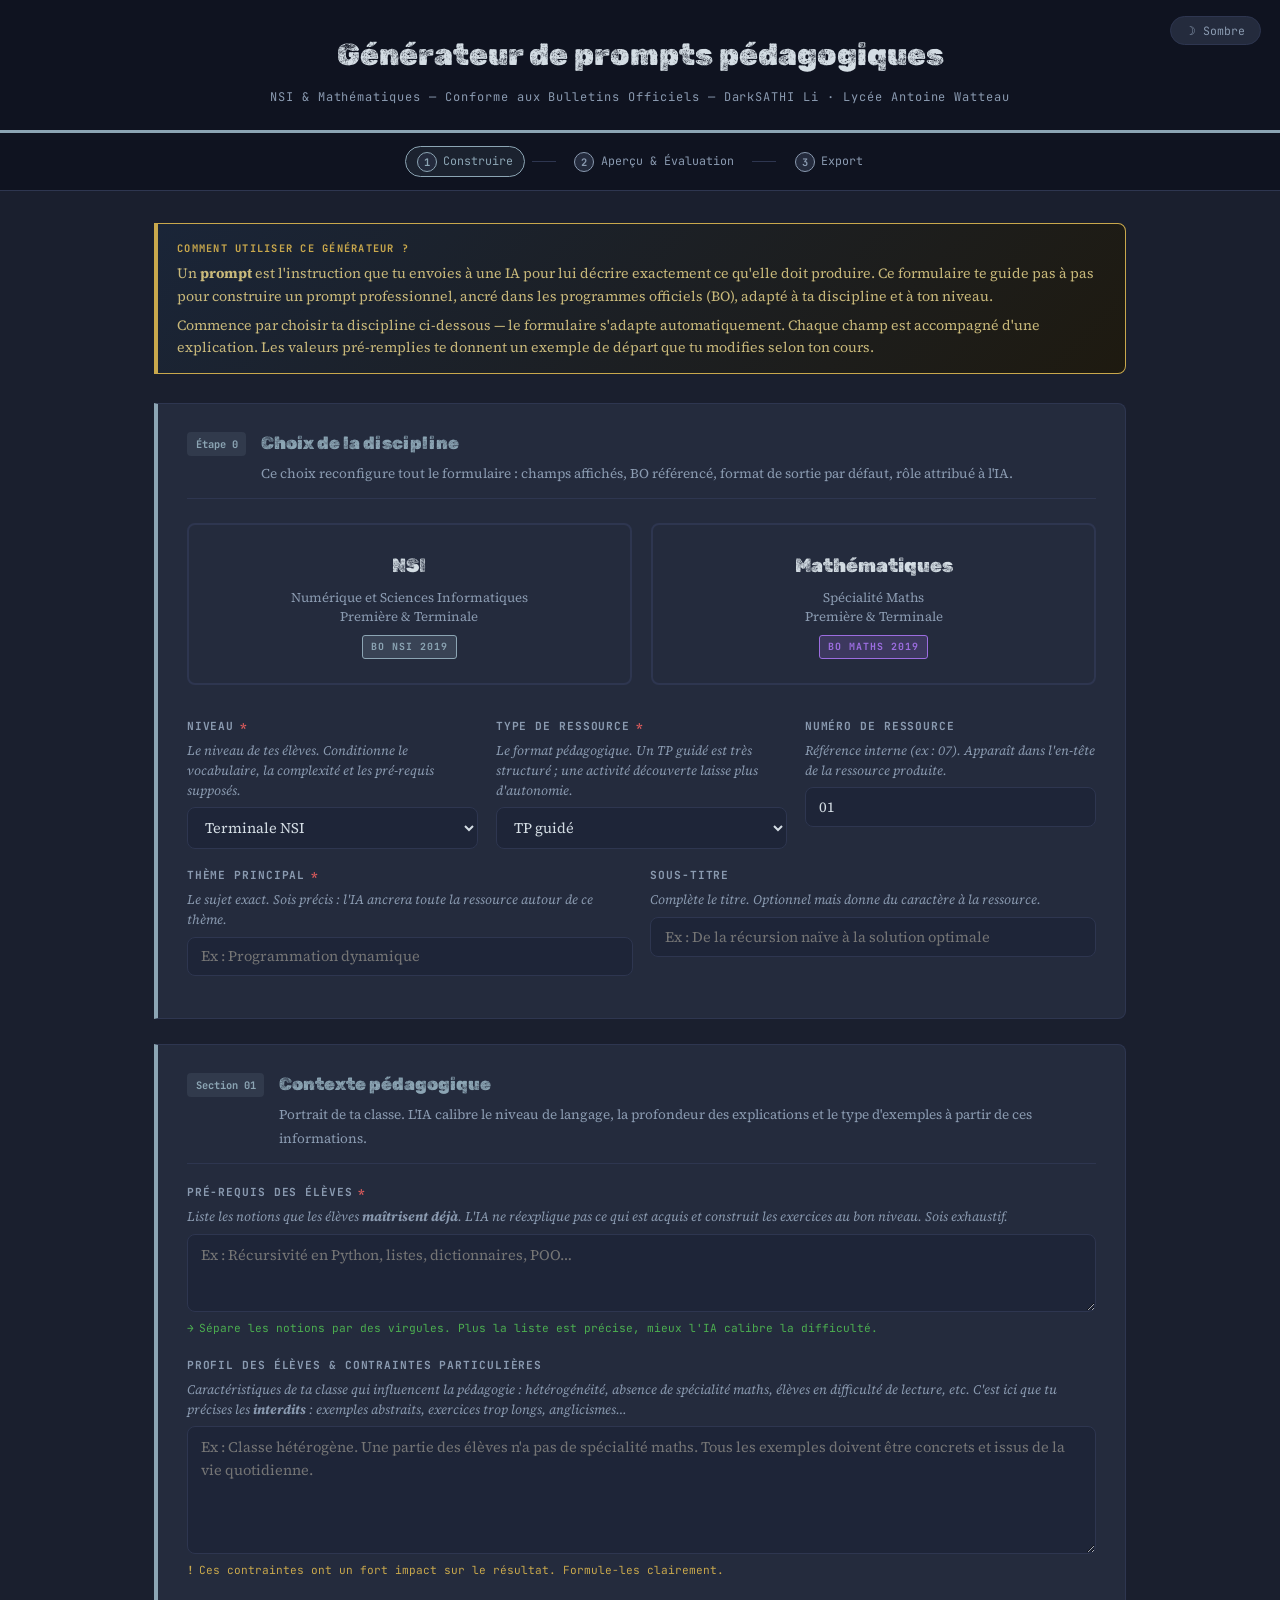
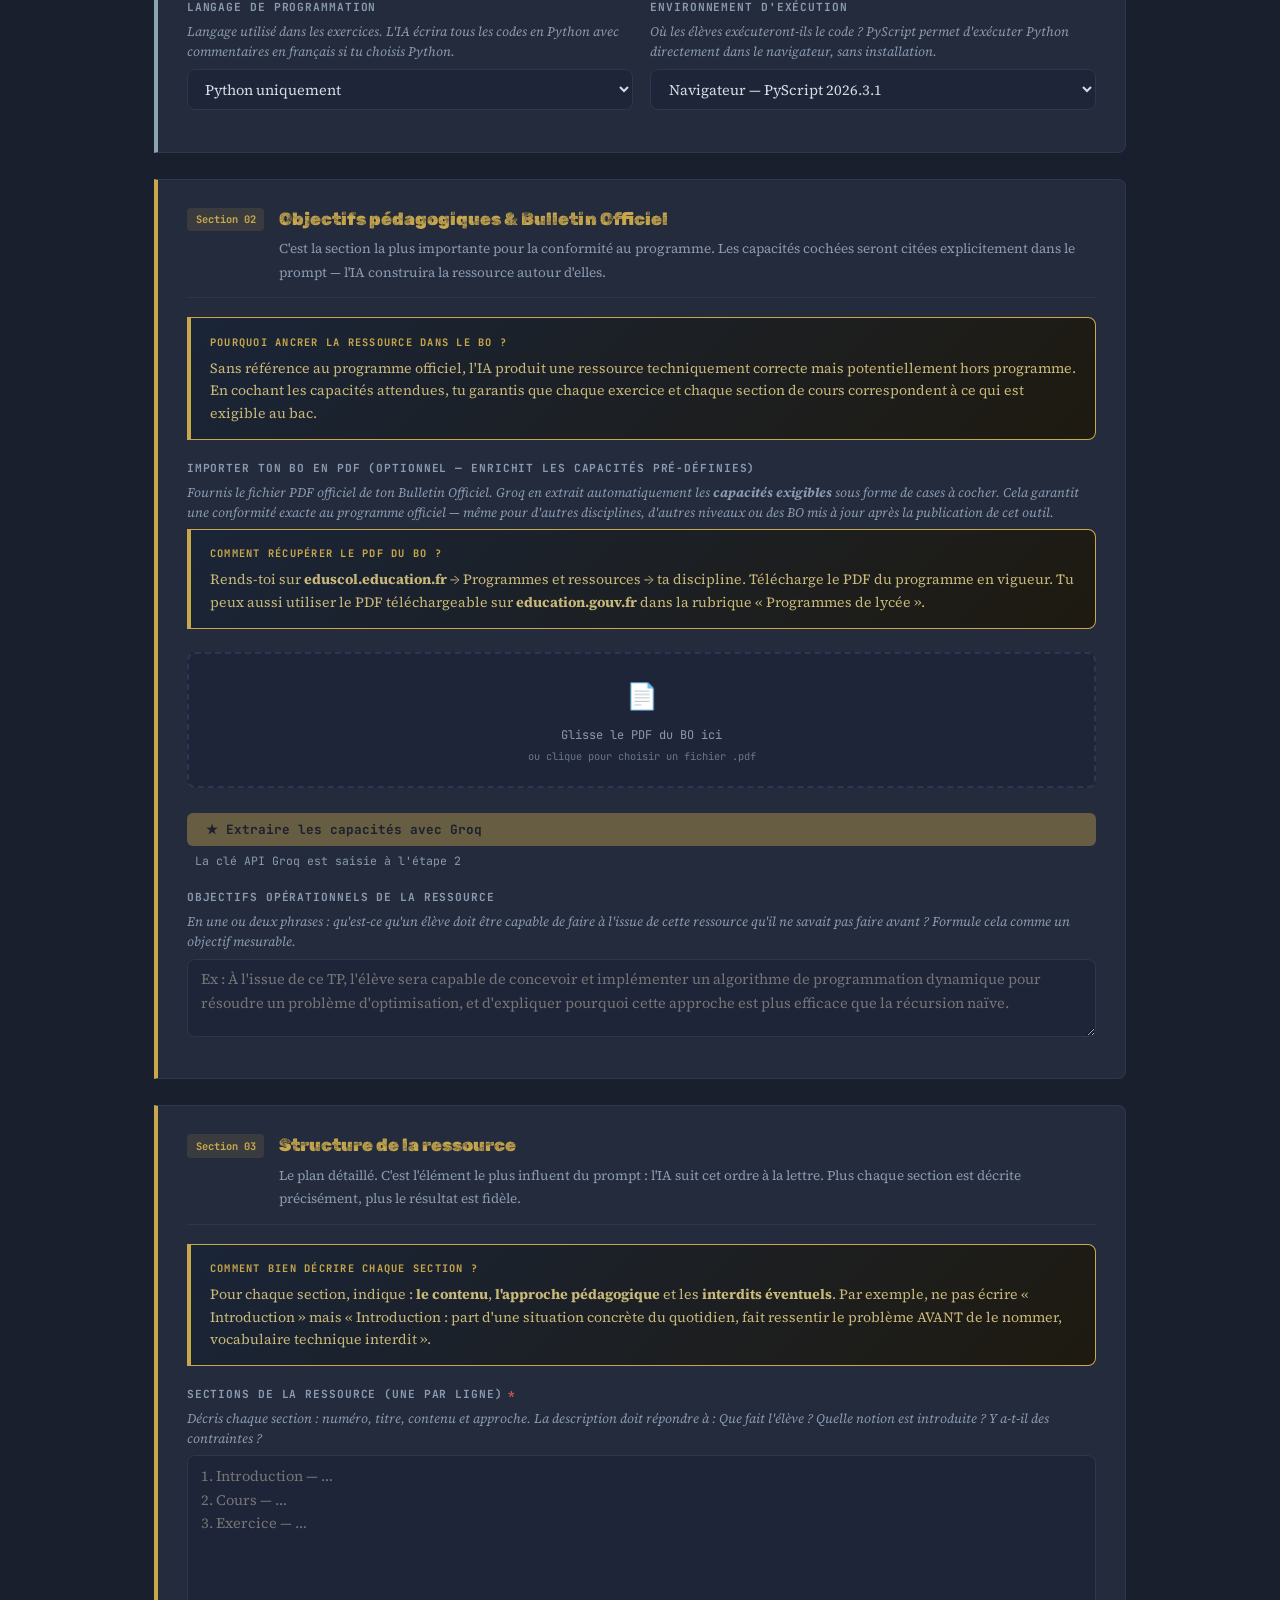
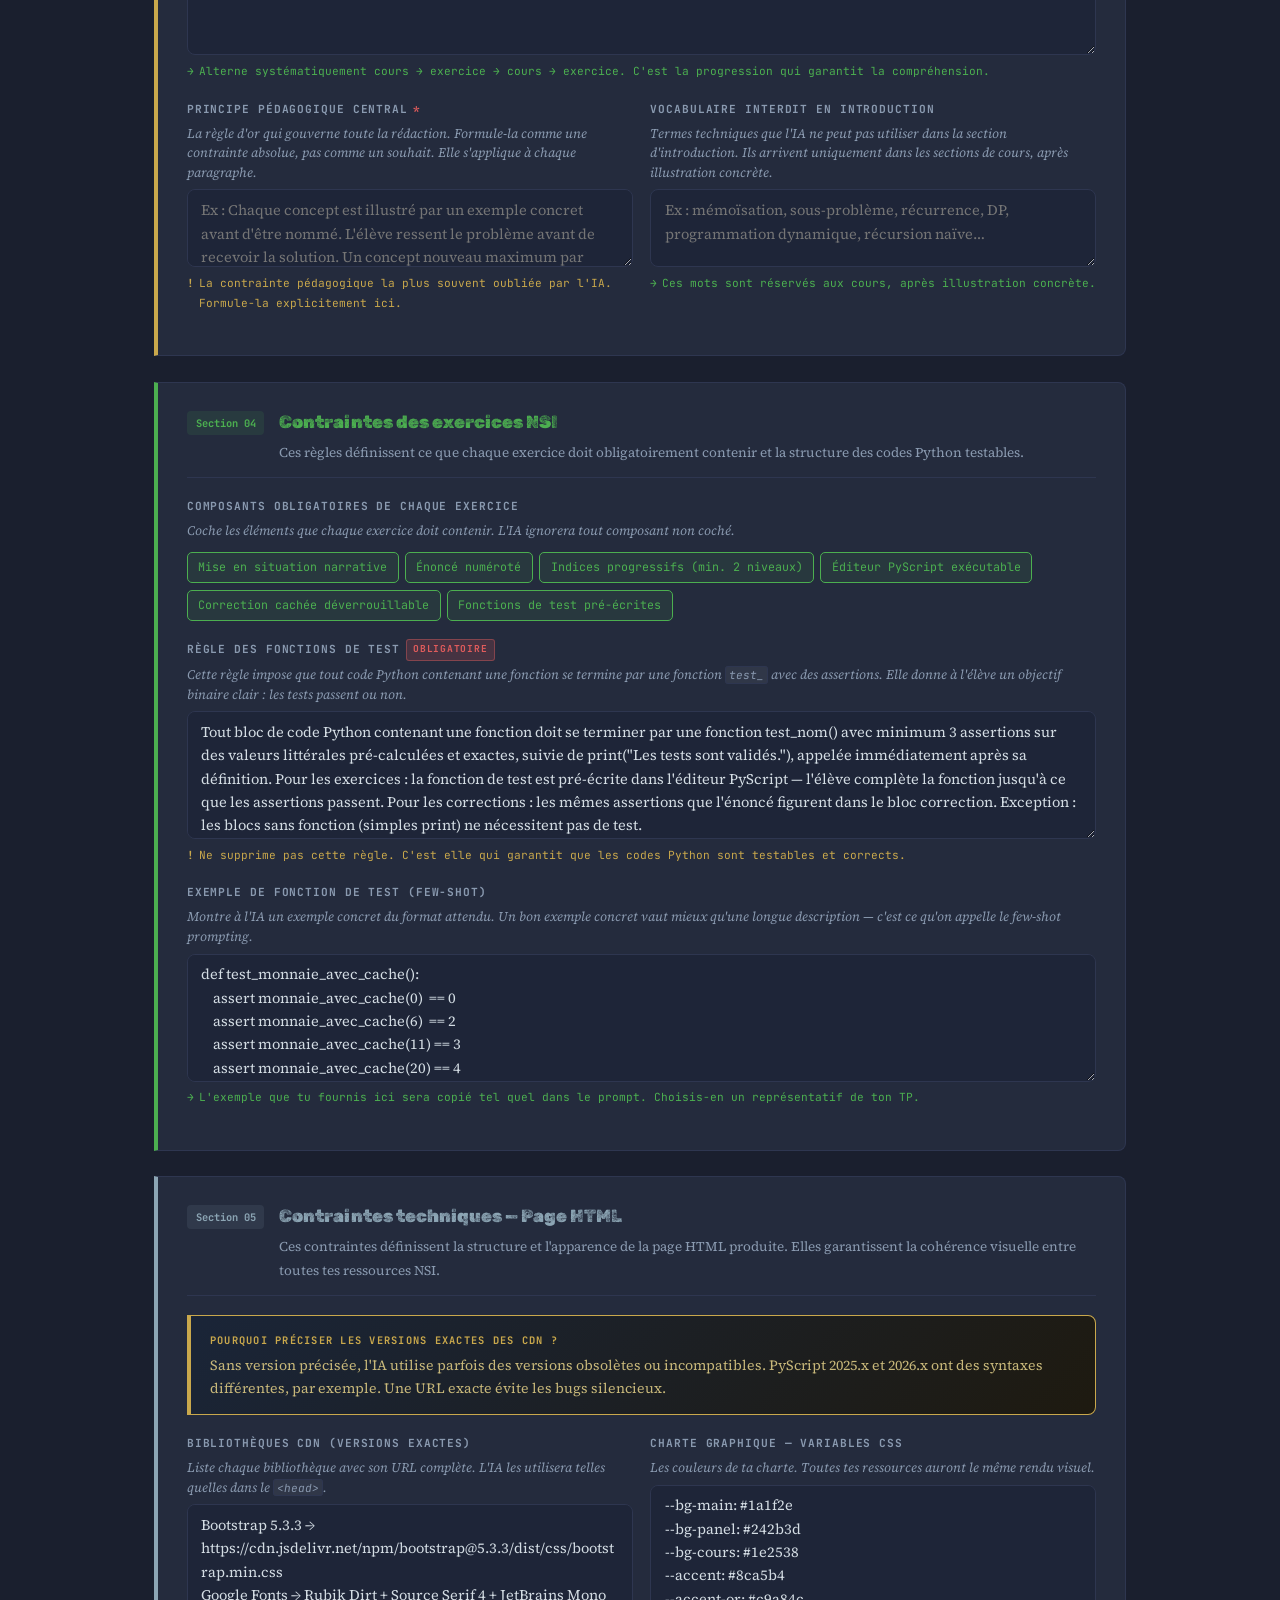
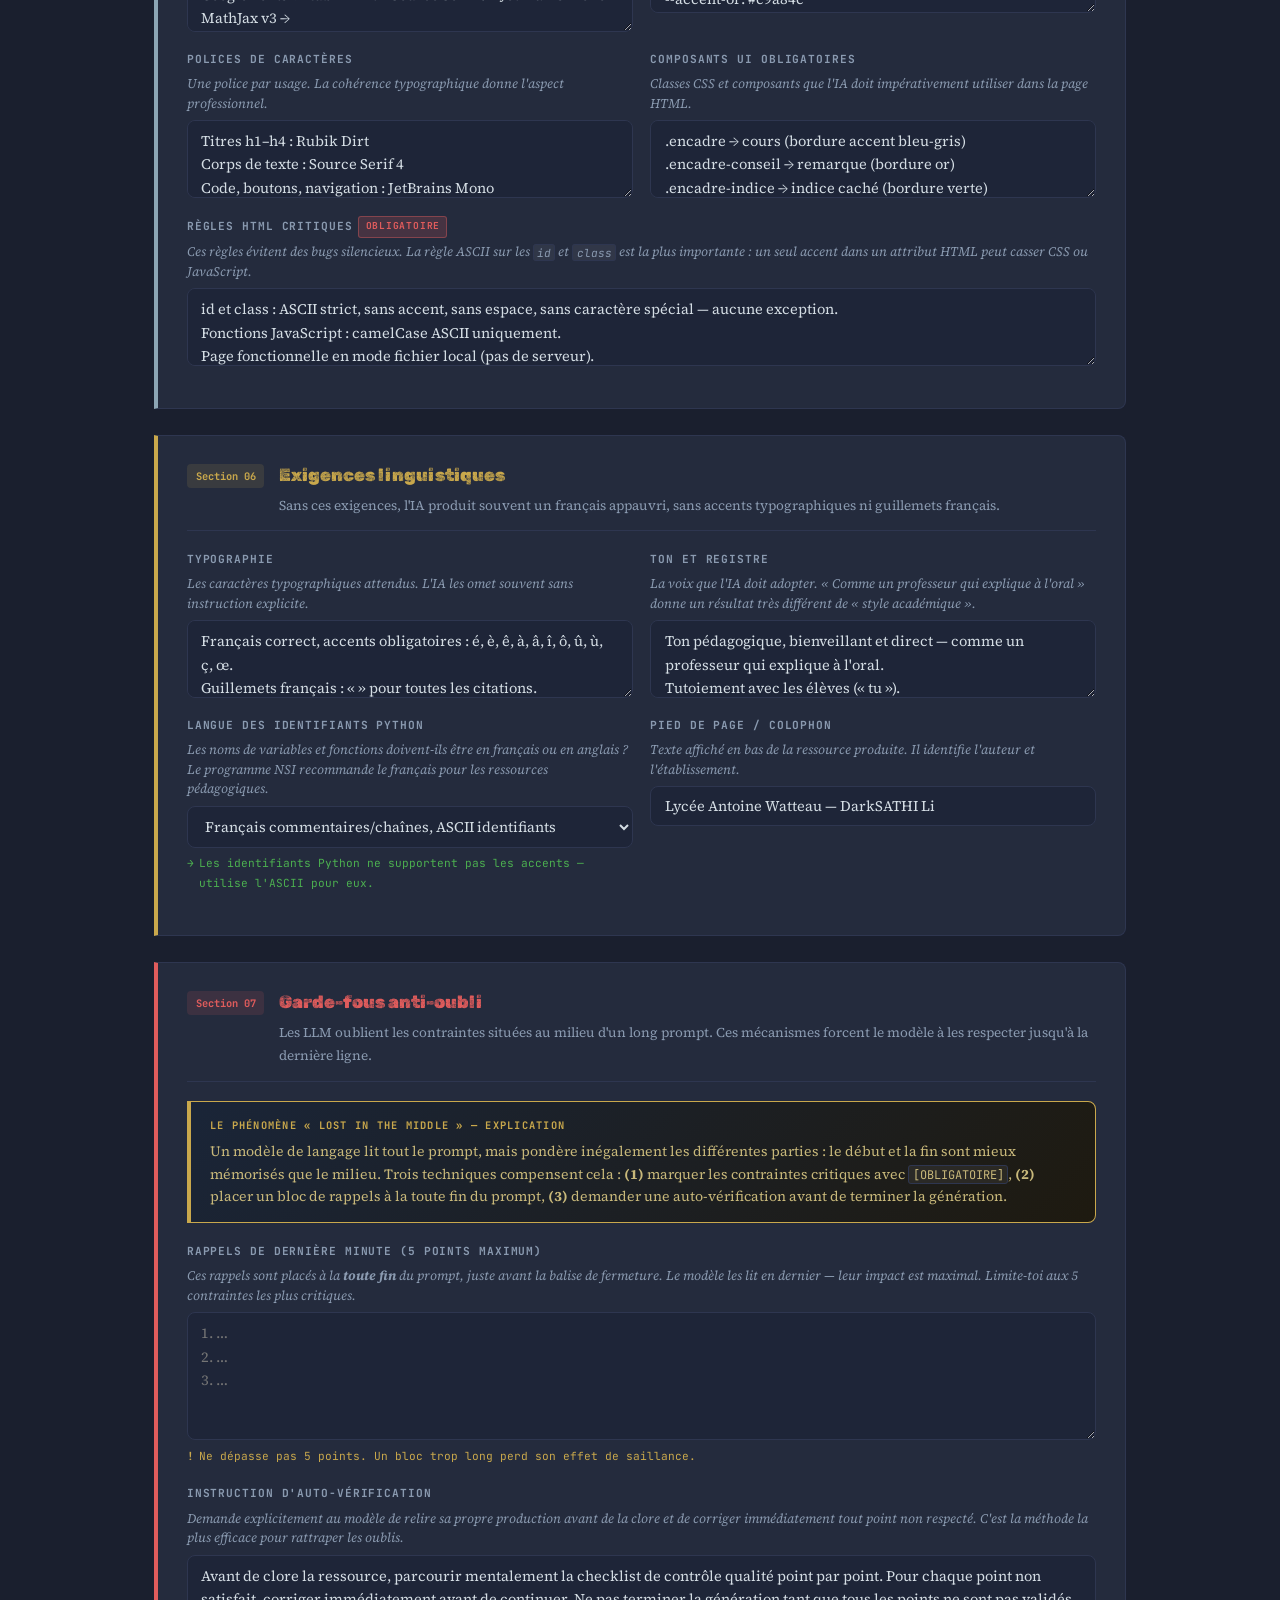
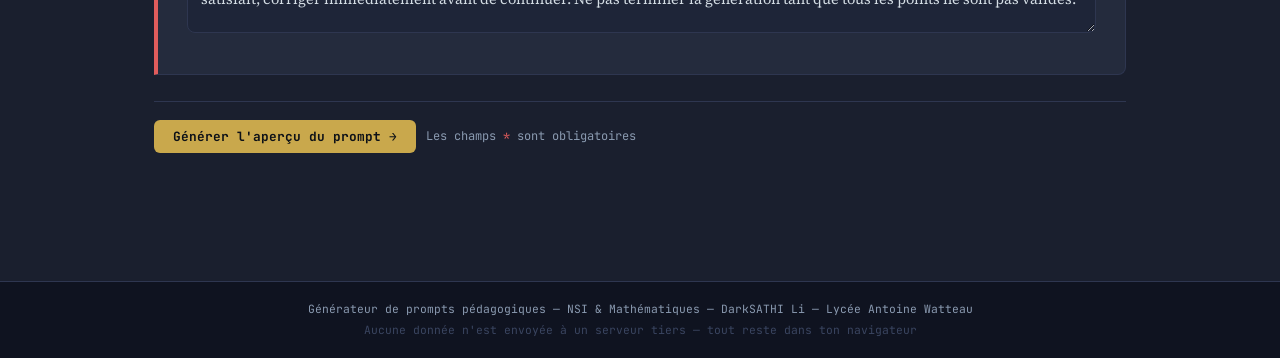
==== commit 5cb8b2ee: "Remove icons from NSI and Math cards" ====
--- a/generateur-prompts-nsi-maths.html
+++ b/generateur-prompts-nsi-maths.html
@@ -929,13 +929,11 @@
 
   <div class="disc-selector">
     <div class="disc-card" id="card-nsi" onclick="choisirDisc('nsi')">
-      <span class="disc-icon">{ }</span>
       <h3>NSI</h3>
       <p>Numérique et Sciences Informatiques<br>Première &amp; Terminale</p>
       <span class="disc-badge disc-badge-nsi">BO NSI 2019</span>
     </div>
     <div class="disc-card" id="card-math" onclick="choisirDisc('math')">
-      <span class="disc-icon">∑</span>
       <h3>Mathématiques</h3>
       <p>Spécialité Maths<br>Première &amp; Terminale</p>
       <span class="disc-badge disc-badge-math">BO Maths 2019</span>
